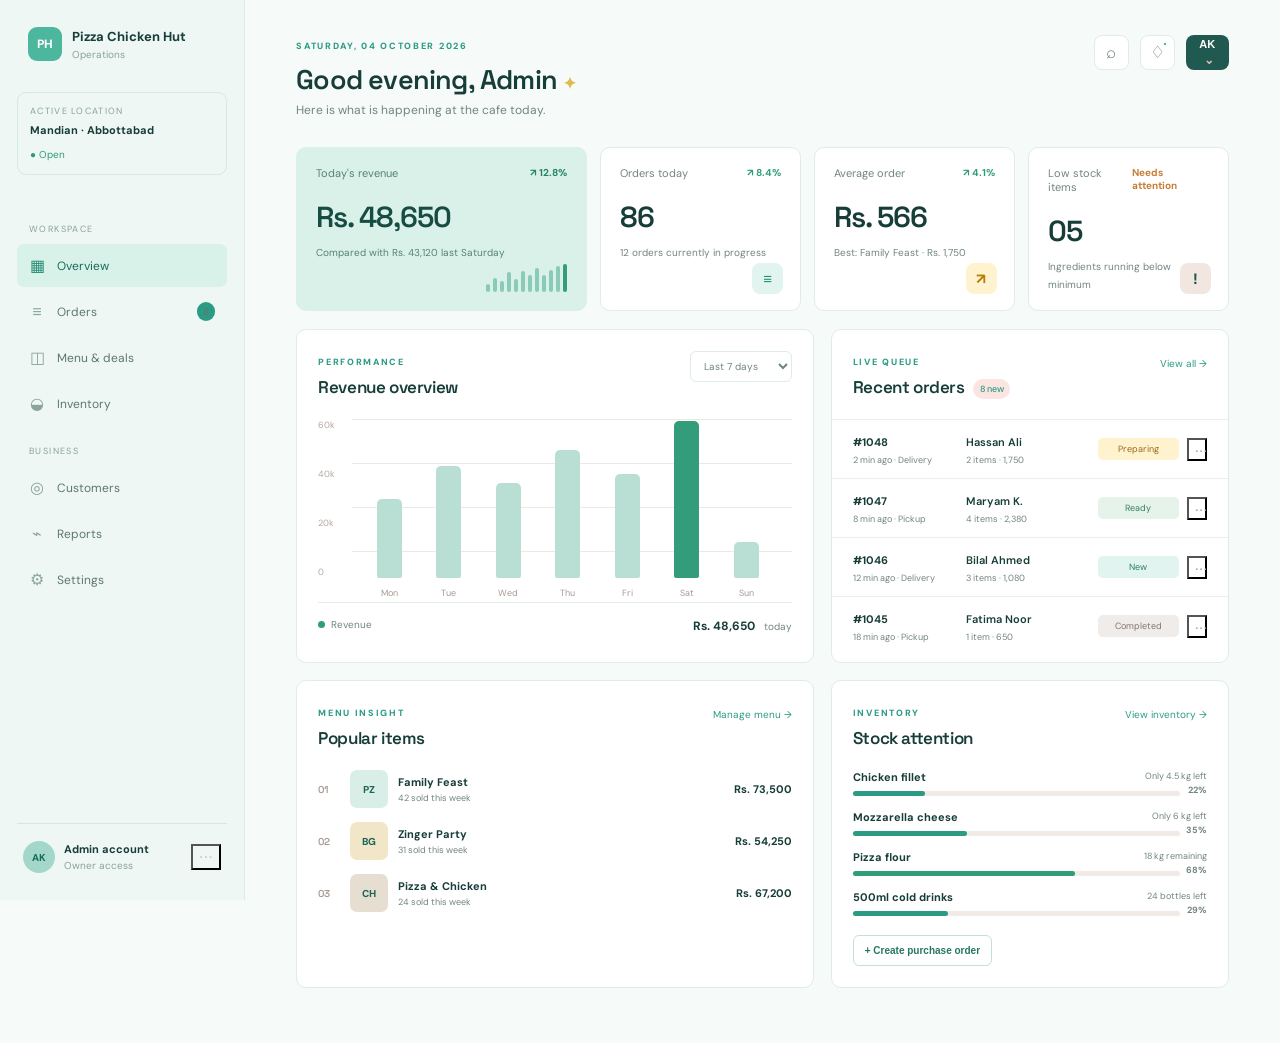
==== index.html @ fc9289f7 "Fix dashboard asset paths Co-authored-by: arena-agent <297053741+arena-agent@users.noreply.github.co" ====
<!doctype html>
<html lang="en"><head><meta charset="UTF-8"><meta name="viewport" content="width=device-width,initial-scale=1"><title>Pizza Chicken Hut — Operations</title><link rel="preconnect" href="https://fonts.googleapis.com"><link rel="preconnect" href="https://fonts.gstatic.com" crossorigin><link href="https://fonts.googleapis.com/css2?family=DM+Sans:wght@400;500;600;700&family=Space+Grotesk:wght@500;600;700&display=swap" rel="stylesheet"><link rel="stylesheet" href="style.css"></head>
<body><div class="app-shell">
<aside class="sidebar"><div class="dash-brand"><span>PH</span><div><b>Pizza Chicken Hut</b><small>Operations</small></div></div><div class="branch"><small>ACTIVE LOCATION</small><strong>Mandian · Abbottabad</strong><i>● Open</i></div><nav><p>WORKSPACE</p><a class="active" href="#overview"><span>▦</span>Overview</a><a href="#orders"><span>≡</span>Orders <em>8</em></a><a href="#menu"><span>◫</span>Menu & deals</a><a href="#inventory"><span>◒</span>Inventory</a><p>BUSINESS</p><a href="#customers"><span>◎</span>Customers</a><a href="#reports"><span>⌁</span>Reports</a><a href="#settings"><span>⚙</span>Settings</a></nav><div class="sidebar-bottom"><div class="user-avatar">AK</div><div><b>Admin account</b><small>Owner access</small></div><button>···</button></div></aside>
<main class="main"><header class="dash-header"><div><button class="mobile-menu">☰</button><span class="date-label">SATURDAY, 04 OCTOBER 2026</span><h1>Good evening, Admin <span>✦</span></h1><p>Here is what is happening at the cafe today.</p></div><div class="header-actions"><button class="icon-btn">⌕</button><button class="icon-btn notification">♢<i></i></button><button class="profile">AK <span>⌄</span></button></div></header>
<section class="metric-grid" id="overview"><article class="metric primary"><div class="metric-top"><span>Today's revenue</span><b>↗ 12.8%</b></div><strong>Rs. 48,650</strong><small>Compared with Rs. 43,120 last Saturday</small><div class="sparkline"><i></i><i></i><i></i><i></i><i></i><i></i><i></i><i></i><i></i><i></i><i></i><i></i></div></article><article class="metric"><div class="metric-top"><span>Orders today</span><b class="green">↗ 8.4%</b></div><strong>86</strong><small>12 orders currently in progress</small><div class="metric-icon red">≡</div></article><article class="metric"><div class="metric-top"><span>Average order</span><b class="green">↗ 4.1%</b></div><strong>Rs. 566</strong><small>Best: Family Feast · Rs. 1,750</small><div class="metric-icon yellow">↗</div></article><article class="metric"><div class="metric-top"><span>Low stock items</span><b class="warning">Needs attention</b></div><strong>05</strong><small>Ingredients running below minimum</small><div class="metric-icon brown">!</div></article></section>
<section class="dashboard-grid"><article class="panel sales-panel"><div class="panel-heading"><div><span class="section-label">PERFORMANCE</span><h2>Revenue overview</h2></div><select><option>Last 7 days</option><option>Last 30 days</option></select></div><div class="chart"><div class="y-axis"><span>60k</span><span>40k</span><span>20k</span><span>0</span></div><div class="chart-area"><div class="gridline"></div><div class="gridline"></div><div class="gridline"></div><div class="gridline"></div><div class="bars"><div><i style="height:44%"></i><small>Mon</small></div><div><i style="height:62%"></i><small>Tue</small></div><div><i style="height:53%"></i><small>Wed</small></div><div><i style="height:71%"></i><small>Thu</small></div><div><i style="height:58%"></i><small>Fri</small></div><div><i class="today" style="height:87%"></i><small>Sat</small></div><div><i style="height:20%"></i><small>Sun</small></div></div></div></div><div class="chart-legend"><span><i class="legend-dot"></i>Revenue</span><b>Rs. 48,650 <small>today</small></b></div></article>
<article class="panel orders-panel" id="orders"><div class="panel-heading"><div><span class="section-label">LIVE QUEUE</span><h2>Recent orders <em>8 new</em></h2></div><a href="#orders">View all →</a></div><div class="order-list"><div class="order-row"><div class="order-id"><b>#1048</b><small>2 min ago · Delivery</small></div><div class="order-customer"><b>Hassan Ali</b><small>2 items · 1,750</small></div><span class="status preparing">Preparing</span><button>···</button></div><div class="order-row"><div class="order-id"><b>#1047</b><small>8 min ago · Pickup</small></div><div class="order-customer"><b>Maryam K.</b><small>4 items · 2,380</small></div><span class="status ready">Ready</span><button>···</button></div><div class="order-row"><div class="order-id"><b>#1046</b><small>12 min ago · Delivery</small></div><div class="order-customer"><b>Bilal Ahmed</b><small>3 items · 1,080</small></div><span class="status new">New</span><button>···</button></div><div class="order-row"><div class="order-id"><b>#1045</b><small>18 min ago · Pickup</small></div><div class="order-customer"><b>Fatima Noor</b><small>1 item · 650</small></div><span class="status completed">Completed</span><button>···</button></div></div></article>
<article class="panel popular-panel" id="menu"><div class="panel-heading"><div><span class="section-label">MENU INSIGHT</span><h2>Popular items</h2></div><a href="#menu">Manage menu →</a></div><div class="popular-list"><div class="popular-item"><span class="rank">01</span><div class="mini-food pizza">PZ</div><div><b>Family Feast</b><small>42 sold this week</small></div><strong>Rs. 73,500</strong></div><div class="popular-item"><span class="rank">02</span><div class="mini-food burger">BG</div><div><b>Zinger Party</b><small>31 sold this week</small></div><strong>Rs. 54,250</strong></div><div class="popular-item"><span class="rank">03</span><div class="mini-food chicken">CH</div><div><b>Pizza & Chicken</b><small>24 sold this week</small></div><strong>Rs. 67,200</strong></div></div></article>
<article class="panel stock-panel" id="inventory"><div class="panel-heading"><div><span class="section-label">INVENTORY</span><h2>Stock attention</h2></div><a href="#inventory">View inventory →</a></div><div class="stock-list"><div><div><b>Chicken fillet</b><small>Only 4.5 kg left</small></div><span><i style="width:22%"></i></span><strong>22%</strong></div><div><div><b>Mozzarella cheese</b><small>Only 6 kg left</small></div><span><i style="width:35%"></i></span><strong>35%</strong></div><div><div><b>Pizza flour</b><small>18 kg remaining</small></div><span><i class="safe" style="width:68%"></i></span><strong>68%</strong></div><div><div><b>500ml cold drinks</b><small>24 bottles left</small></div><span><i style="width:29%"></i></span><strong>29%</strong></div></div><button class="outline-btn">+ Create purchase order</button></article></section>
</main></div><script src="app.js"></script></body></html>
---- style.css ----
:root{--ink:#241916;--brown:#4a251c;--muted:#877870;--cream:#f8f6f2;--paper:#fff;--line:#e9e2db;--red:#c8473e;--yellow:#e9b72e;--green:#3a8b67;--warn:#c77c36}*{box-sizing:border-box}html{scroll-behavior:smooth}body{margin:0;background:var(--cream);color:var(--ink);font-family:'DM Sans',sans-serif;font-size:14px}.app-shell{display:flex;min-height:100vh}.sidebar{width:245px;background:var(--brown);color:#fff;display:flex;flex-direction:column;padding:27px 17px;position:fixed;inset:0 auto 0 0}.dash-brand{display:flex;align-items:center;gap:10px;padding:0 11px 31px}.dash-brand>span{width:34px;height:34px;display:grid;place-items:center;border-radius:9px;background:var(--red);font-size:12px;font-weight:800}.dash-brand b,.dash-brand small{display:block}.dash-brand b{font-size:13px}.dash-brand small{font-size:10px;color:#cdbdb6;margin-top:3px}.branch{border:1px solid #765047;border-radius:9px;padding:12px;margin-bottom:28px}.branch small{font-size:9px;letter-spacing:1.3px;color:#bea69f;display:block}.branch strong{display:block;font-size:11px;margin:6px 0 7px}.branch i{font-style:normal;color:#9ed0b3;font-size:10px}.sidebar nav p{font-size:9px;letter-spacing:1.4px;color:#b59c94;margin:20px 12px 9px}.sidebar nav a{color:#e0d4cf;display:flex;align-items:center;gap:12px;padding:11px 12px;margin:3px 0;border-radius:7px;font-size:12px;text-decoration:none}.sidebar nav a span{width:16px;color:#bba49c;font-size:16px;text-align:center}.sidebar nav a.active,.sidebar nav a:hover{background:#684035;color:#fff}.sidebar nav a.active span{color:#f0bd3b}.sidebar nav em{font-style:normal;margin-left:auto;background:var(--red);font-size:10px;padding:3px 6px;border-radius:10px}.sidebar-bottom{margin-top:auto;border-top:1px solid #6a433b;padding:17px 6px 0;display:flex;align-items:center;gap:9px}.user-avatar,.profile{background:#dd9073;color:#fff;border-radius:50%;display:grid;place-items:center;font-size:10px;font-weight:700}.user-avatar{width:32px;height:32px}.sidebar-bottom b,.sidebar-bottom small{display:block}.sidebar-bottom b{font-size:11px}.sidebar-bottom small{font-size:10px;color:#bea69f;margin-top:3px}.sidebar-bottom button{margin-left:auto;background:none;color:#d9c5bd;font-size:17px}.main{margin-left:245px;width:calc(100% - 245px);max-width:1600px;padding:35px clamp(30px,4vw,65px) 55px}.dash-header{display:flex;justify-content:space-between;align-items:flex-start;margin-bottom:29px}.date-label,.section-label{font-size:9px;letter-spacing:1.7px;font-weight:800;color:var(--red)}h1{font:600 27px 'Space Grotesk',sans-serif;margin:9px 0 5px;letter-spacing:-.8px}h1 span{color:var(--yellow);font-size:16px} .dash-header p{color:var(--muted);font-size:12px;margin:0}.header-actions{display:flex;align-items:center;gap:11px}.icon-btn,.profile{border:1px solid var(--line);background:#fff;color:var(--muted);width:35px;height:35px;border-radius:8px;font-size:17px;position:relative}.notification i{position:absolute;width:6px;height:6px;background:var(--red);border:2px solid var(--cream);border-radius:50%;right:6px;top:5px}.profile{background:var(--brown);color:#fff;border:0;width:43px;border-radius:8px;font-size:11px}.profile span{font-size:12px;margin-left:3px;color:#d6c2ba}.mobile-menu{display:none}.metric-grid{display:grid;grid-template-columns:1.45fr repeat(3,1fr);gap:13px;margin-bottom:18px}.metric{background:var(--paper);border:1px solid var(--line);border-radius:10px;padding:18px 19px;position:relative;min-height:145px}.metric.primary{background:var(--brown);border-color:var(--brown);color:#fff}.metric-top{display:flex;justify-content:space-between;color:var(--muted);font-size:11px}.primary .metric-top{color:#cdb8b0}.metric-top b{color:var(--green);font-size:10px}.primary .metric-top b{color:#a3d3aa}.metric-top b.warning{color:var(--warn)}.metric>strong{display:block;font:600 29px 'Space Grotesk',sans-serif;margin:18px 0 7px;letter-spacing:-1px}.metric small{font-size:10px;color:var(--muted)}.primary small{color:#cdb8b0}.metric-icon{position:absolute;right:17px;bottom:16px;width:31px;height:31px;border-radius:8px;display:grid;place-items:center;font-weight:800;font-size:15px}.metric-icon.red{background:#fae5e2;color:var(--red)}.metric-icon.yellow{background:#fff3cf;color:#b67e06}.metric-icon.brown{background:#f1e6e0;color:var(--brown)}.sparkline{position:absolute;bottom:18px;right:19px;display:flex;align-items:end;gap:3px;height:28px}.sparkline i{width:4px;border-radius:4px;background:#b36d5f;display:block}.sparkline i:nth-child(1){height:30%}.sparkline i:nth-child(2){height:50%}.sparkline i:nth-child(3){height:40%}.sparkline i:nth-child(4){height:70%}.sparkline i:nth-child(5){height:48%}.sparkline i:nth-child(6){height:75%}.sparkline i:nth-child(7){height:62%}.sparkline i:nth-child(8){height:87%}.sparkline i:nth-child(9){height:60%}.sparkline i:nth-child(10){height:78%}.sparkline i:nth-child(11){height:92%}.sparkline i:nth-child(12){height:100%;background:var(--yellow)}.dashboard-grid{display:grid;grid-template-columns:1.3fr 1fr;gap:17px}.panel{background:var(--paper);border:1px solid var(--line);border-radius:10px;padding:21px}.panel-heading{display:flex;justify-content:space-between;align-items:start;margin-bottom:21px}.panel-heading h2{font:600 17px 'Space Grotesk',sans-serif;margin:7px 0 0;letter-spacing:-.4px}.panel-heading h2 em{font:500 9px 'DM Sans';color:var(--red);background:#fae5e2;padding:4px 7px;border-radius:10px;vertical-align:middle;margin-left:5px;font-style:normal}.panel-heading a{font-size:10px;color:var(--red);text-decoration:none;margin-top:6px}.panel-heading select{border:1px solid var(--line);background:#fff;border-radius:6px;padding:7px 9px;font:inherit;font-size:10px;color:var(--muted)}.chart{display:flex;height:180px}.y-axis{width:34px;display:flex;flex-direction:column;justify-content:space-between;color:#b4a8a1;font-size:9px;padding-bottom:21px}.chart-area{flex:1;position:relative}.gridline{height:1px;background:#eee8e3;position:relative;margin-bottom:43px}.gridline:first-child{margin-top:0}.bars{position:absolute;inset:0 5% 0 3%;display:flex;align-items:end;justify-content:space-around;gap:12px}.bars>div{height:100%;flex:1;display:flex;align-items:center;flex-direction:column;justify-content:end}.bars i{display:block;width:min(25px,70%);background:#e7cfc1;border-radius:5px 5px 2px 2px}.bars i.today{background:var(--red)}.bars small{font-size:9px;color:#a89a93;margin-top:9px}.chart-legend{border-top:1px solid var(--line);padding-top:15px;margin-top:3px;display:flex;justify-content:space-between;color:var(--muted);font-size:10px}.legend-dot{display:inline-block;width:7px;height:7px;background:var(--red);border-radius:50%;margin-right:6px}.chart-legend b{color:var(--ink);font-size:12px}.chart-legend b small{font-weight:400;color:var(--muted);margin-left:6px}.orders-panel{padding-bottom:7px}.order-list{margin:0 -21px}.order-row{display:grid;grid-template-columns:1.1fr 1.3fr .85fr 20px;align-items:center;gap:8px;padding:12px 21px;border-top:1px solid #f0ebe7}.order-row b{font-size:11px}.order-row small{display:block;color:var(--muted);font-size:9px;margin-top:4px}.order-customer b{font-weight:600}.order-row>button{background:none;color:#a59993;font-size:15px}.status{font-size:9px;padding:5px 7px;border-radius:5px;text-align:center}.status.preparing{color:#9a691b;background:#fff2ce}.status.ready{color:#397d5d;background:#e5f3eb}.status.new{color:#b84139;background:#fae5e2}.status.completed{color:#81756f;background:#f0ece9}.popular-list{display:flex;flex-direction:column;gap:14px}.popular-item{display:grid;grid-template-columns:22px 38px 1fr auto;gap:10px;align-items:center}.rank{font:600 10px 'Space Grotesk';color:#a69a93}.mini-food{width:38px;height:38px;border-radius:7px;display:grid;place-items:center;font-size:10px;font-weight:800;color:var(--brown)}.mini-food.pizza{background:#f0d6bc}.mini-food.burger{background:#e8c59f}.mini-food.chicken{background:#ecd8c3}.popular-item b,.popular-item small{display:block}.popular-item b{font-size:11px}.popular-item small{color:var(--muted);font-size:9px;margin-top:3px}.popular-item>strong{font-size:11px}.stock-list{display:flex;flex-direction:column;gap:14px}.stock-list>div>div{display:flex;justify-content:space-between;margin-bottom:7px}.stock-list b{font-size:11px}.stock-list small{font-size:9px;color:var(--muted)}.stock-list span{display:block;background:#f1ebe7;height:5px;border-radius:4px;margin-right:27px}.stock-list span i{display:block;height:100%;background:var(--red);border-radius:4px}.stock-list span i.safe{background:var(--green)}.stock-list>div{position:relative}.stock-list strong{position:absolute;right:0;bottom:0;font-size:9px;color:var(--muted)}.outline-btn{margin-top:19px;border:1px solid #d8c9c0;background:#fff;color:var(--brown);border-radius:6px;padding:9px 11px;font-size:10px;font-weight:700}
@media(max-width:1050px){.metric-grid{grid-template-columns:repeat(2,1fr)}.metric.primary{grid-column:span 2}.dashboard-grid{grid-template-columns:1fr}}@media(max-width:700px){.sidebar{transform:translateX(-100%);transition:.2s;z-index:5}.main{margin-left:0;width:100%;padding:24px 16px 35px}.dash-header{align-items:start}.mobile-menu{display:inline-block;background:none;margin-right:8px;font-size:18px}.dash-header h1{display:inline;font-size:22px}.header-actions{gap:5px}.icon-btn{display:none}.metric-grid{grid-template-columns:1fr 1fr;gap:9px}.metric.primary{grid-column:span 2}.metric{padding:14px;min-height:130px}.metric>strong{font-size:24px}.metric-icon{display:none}.panel{padding:17px 14px}.order-list{margin:0 -14px}.order-row{padding:11px 14px;grid-template-columns:1fr .8fr 68px 10px}.order-customer{display:none}.panel-heading h2{font-size:15px}.popular-item>strong{font-size:9px}.date-label{font-size:8px}}
/* Dashboard direction: calm mint operations workspace */
:root{--ink:#173d38;--brown:#20594f;--muted:#718581;--cream:#f5faf8;--paper:#fff;--line:#dfece8;--red:#2b9b83;--yellow:#e1b94d;--green:#319d78;--warn:#c77c36}
body{background:#f6faf9;color:var(--ink)}.sidebar{background:#eef7f4;color:var(--ink);border-right:1px solid #dcebe7}.dash-brand>span{background:#4db79e;color:#fff}.dash-brand small,.branch small,.sidebar nav p{color:#8aa19c}.branch{border-color:#d5e8e3}.branch i{color:#309a77}.sidebar nav a{color:#5e7772}.sidebar nav a span{color:#89a59e}.sidebar nav a.active,.sidebar nav a:hover{background:#d8f1e9;color:#176c5a}.sidebar nav a.active span{color:#258d75}.sidebar-bottom{border-top-color:#d6e7e3}.sidebar-bottom small{color:#8aa19c}.user-avatar{background:#a3d7ca;color:#176c5a}.metric.primary{background:#d9f1e9;border-color:#d9f1e9;color:#174c43}.primary .metric-top,.primary small{color:#568177}.primary .metric-top b{color:#278264}.sparkline i{background:#8acbb7}.sparkline i:nth-child(12){background:#329c7b}.metric-icon.red{background:#e1f4ef;color:#258d75}.status.new{color:#277e68;background:#e1f4ef}.chart-legend .legend-dot{background:#329c7b}.bars i{background:#b9dfd4}.bars i.today{background:#329c7b}.mini-food{color:#1d6558}.mini-food.pizza{background:#d9eee7}.mini-food.burger{background:#f1e7c8}.mini-food.chicken{background:#e7ded2}.outline-btn{border-color:#c4e0d8;color:#257761}
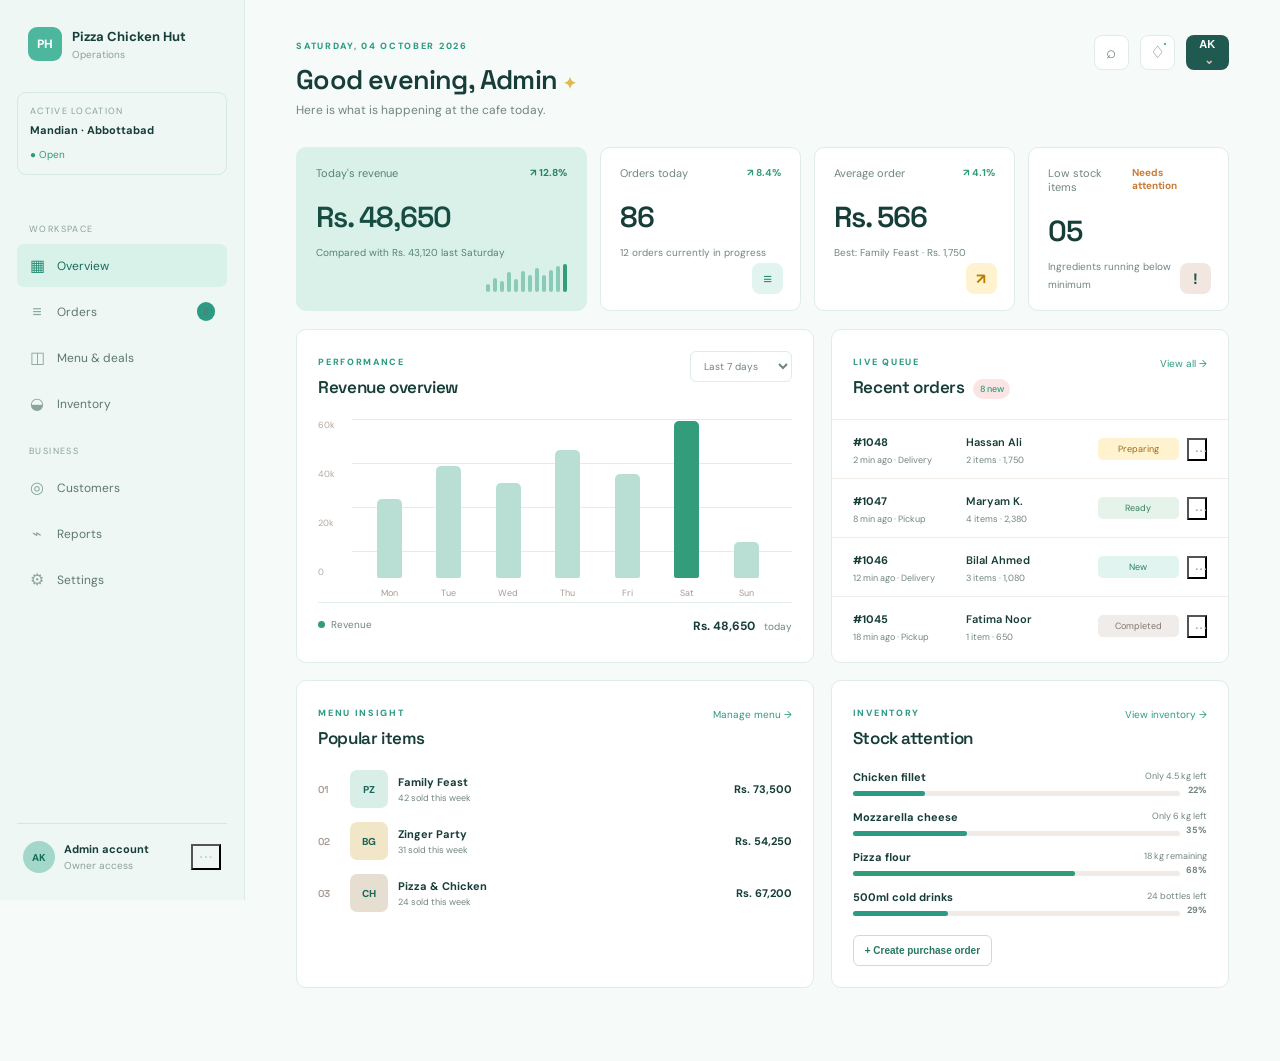
==== commit a391aff5: "Add working operations modules to dashboard Co-authored-by: arena-agent <297053741+arena-agent@users" ====
--- a/index.html
+++ b/index.html
@@ -1,11 +1,19 @@
 <!doctype html>
-<html lang="en"><head><meta charset="UTF-8"><meta name="viewport" content="width=device-width,initial-scale=1"><title>Pizza Chicken Hut — Operations</title><link rel="preconnect" href="https://fonts.googleapis.com"><link rel="preconnect" href="https://fonts.gstatic.com" crossorigin><link href="https://fonts.googleapis.com/css2?family=DM+Sans:wght@400;500;600;700&family=Space+Grotesk:wght@500;600;700&display=swap" rel="stylesheet"><link rel="stylesheet" href="style.css"></head>
+<html lang="en"><head><meta charset="UTF-8"><meta name="viewport" content="width=device-width,initial-scale=1"><title>Pizza Chicken Hut — Operations</title><link rel="preconnect" href="https://fonts.googleapis.com"><link rel="preconnect" href="https://fonts.gstatic.com" crossorigin><link href="https://fonts.googleapis.com/css2?family=DM+Sans:wght@400;500;600;700&family=Space+Grotesk:wght@500;600;700&display=swap" rel="stylesheet"><link rel="stylesheet" href="style.css?v=3"></head>
 <body><div class="app-shell">
-<aside class="sidebar"><div class="dash-brand"><span>PH</span><div><b>Pizza Chicken Hut</b><small>Operations</small></div></div><div class="branch"><small>ACTIVE LOCATION</small><strong>Mandian · Abbottabad</strong><i>● Open</i></div><nav><p>WORKSPACE</p><a class="active" href="#overview"><span>▦</span>Overview</a><a href="#orders"><span>≡</span>Orders <em>8</em></a><a href="#menu"><span>◫</span>Menu & deals</a><a href="#inventory"><span>◒</span>Inventory</a><p>BUSINESS</p><a href="#customers"><span>◎</span>Customers</a><a href="#reports"><span>⌁</span>Reports</a><a href="#settings"><span>⚙</span>Settings</a></nav><div class="sidebar-bottom"><div class="user-avatar">AK</div><div><b>Admin account</b><small>Owner access</small></div><button>···</button></div></aside>
+<aside class="sidebar"><div class="dash-brand"><span>PH</span><div><b>Pizza Chicken Hut</b><small>Operations</small></div></div><div class="branch"><small>ACTIVE LOCATION</small><strong>Mandian · Abbottabad</strong><i>● Open</i></div><nav><p>WORKSPACE</p><a class="active" href="#overview" data-view="overview"><span>▦</span>Overview</a><a href="#orders" data-view="orders"><span>≡</span>Orders <em>8</em></a><a href="#menu" data-view="menu"><span>◫</span>Menu & deals</a><a href="#inventory" data-view="inventory"><span>◒</span>Inventory</a><p>BUSINESS</p><a href="#customers" data-view="customers"><span>◎</span>Customers</a><a href="#reports" data-view="reports"><span>⌁</span>Reports</a><a href="#settings" data-view="settings"><span>⚙</span>Settings</a></nav><div class="sidebar-bottom"><div class="user-avatar">AK</div><div><b>Admin account</b><small>Owner access</small></div><button>···</button></div></aside>
 <main class="main"><header class="dash-header"><div><button class="mobile-menu">☰</button><span class="date-label">SATURDAY, 04 OCTOBER 2026</span><h1>Good evening, Admin <span>✦</span></h1><p>Here is what is happening at the cafe today.</p></div><div class="header-actions"><button class="icon-btn">⌕</button><button class="icon-btn notification">♢<i></i></button><button class="profile">AK <span>⌄</span></button></div></header>
 <section class="metric-grid" id="overview"><article class="metric primary"><div class="metric-top"><span>Today's revenue</span><b>↗ 12.8%</b></div><strong>Rs. 48,650</strong><small>Compared with Rs. 43,120 last Saturday</small><div class="sparkline"><i></i><i></i><i></i><i></i><i></i><i></i><i></i><i></i><i></i><i></i><i></i><i></i></div></article><article class="metric"><div class="metric-top"><span>Orders today</span><b class="green">↗ 8.4%</b></div><strong>86</strong><small>12 orders currently in progress</small><div class="metric-icon red">≡</div></article><article class="metric"><div class="metric-top"><span>Average order</span><b class="green">↗ 4.1%</b></div><strong>Rs. 566</strong><small>Best: Family Feast · Rs. 1,750</small><div class="metric-icon yellow">↗</div></article><article class="metric"><div class="metric-top"><span>Low stock items</span><b class="warning">Needs attention</b></div><strong>05</strong><small>Ingredients running below minimum</small><div class="metric-icon brown">!</div></article></section>
 <section class="dashboard-grid"><article class="panel sales-panel"><div class="panel-heading"><div><span class="section-label">PERFORMANCE</span><h2>Revenue overview</h2></div><select><option>Last 7 days</option><option>Last 30 days</option></select></div><div class="chart"><div class="y-axis"><span>60k</span><span>40k</span><span>20k</span><span>0</span></div><div class="chart-area"><div class="gridline"></div><div class="gridline"></div><div class="gridline"></div><div class="gridline"></div><div class="bars"><div><i style="height:44%"></i><small>Mon</small></div><div><i style="height:62%"></i><small>Tue</small></div><div><i style="height:53%"></i><small>Wed</small></div><div><i style="height:71%"></i><small>Thu</small></div><div><i style="height:58%"></i><small>Fri</small></div><div><i class="today" style="height:87%"></i><small>Sat</small></div><div><i style="height:20%"></i><small>Sun</small></div></div></div></div><div class="chart-legend"><span><i class="legend-dot"></i>Revenue</span><b>Rs. 48,650 <small>today</small></b></div></article>
 <article class="panel orders-panel" id="orders"><div class="panel-heading"><div><span class="section-label">LIVE QUEUE</span><h2>Recent orders <em>8 new</em></h2></div><a href="#orders">View all →</a></div><div class="order-list"><div class="order-row"><div class="order-id"><b>#1048</b><small>2 min ago · Delivery</small></div><div class="order-customer"><b>Hassan Ali</b><small>2 items · 1,750</small></div><span class="status preparing">Preparing</span><button>···</button></div><div class="order-row"><div class="order-id"><b>#1047</b><small>8 min ago · Pickup</small></div><div class="order-customer"><b>Maryam K.</b><small>4 items · 2,380</small></div><span class="status ready">Ready</span><button>···</button></div><div class="order-row"><div class="order-id"><b>#1046</b><small>12 min ago · Delivery</small></div><div class="order-customer"><b>Bilal Ahmed</b><small>3 items · 1,080</small></div><span class="status new">New</span><button>···</button></div><div class="order-row"><div class="order-id"><b>#1045</b><small>18 min ago · Pickup</small></div><div class="order-customer"><b>Fatima Noor</b><small>1 item · 650</small></div><span class="status completed">Completed</span><button>···</button></div></div></article>
 <article class="panel popular-panel" id="menu"><div class="panel-heading"><div><span class="section-label">MENU INSIGHT</span><h2>Popular items</h2></div><a href="#menu">Manage menu →</a></div><div class="popular-list"><div class="popular-item"><span class="rank">01</span><div class="mini-food pizza">PZ</div><div><b>Family Feast</b><small>42 sold this week</small></div><strong>Rs. 73,500</strong></div><div class="popular-item"><span class="rank">02</span><div class="mini-food burger">BG</div><div><b>Zinger Party</b><small>31 sold this week</small></div><strong>Rs. 54,250</strong></div><div class="popular-item"><span class="rank">03</span><div class="mini-food chicken">CH</div><div><b>Pizza & Chicken</b><small>24 sold this week</small></div><strong>Rs. 67,200</strong></div></div></article>
 <article class="panel stock-panel" id="inventory"><div class="panel-heading"><div><span class="section-label">INVENTORY</span><h2>Stock attention</h2></div><a href="#inventory">View inventory →</a></div><div class="stock-list"><div><div><b>Chicken fillet</b><small>Only 4.5 kg left</small></div><span><i style="width:22%"></i></span><strong>22%</strong></div><div><div><b>Mozzarella cheese</b><small>Only 6 kg left</small></div><span><i style="width:35%"></i></span><strong>35%</strong></div><div><div><b>Pizza flour</b><small>18 kg remaining</small></div><span><i class="safe" style="width:68%"></i></span><strong>68%</strong></div><div><div><b>500ml cold drinks</b><small>24 bottles left</small></div><span><i style="width:29%"></i></span><strong>29%</strong></div></div><button class="outline-btn">+ Create purchase order</button></article></section>
-</main></div><script src="app.js"></script></body></html>+<section class="module-views">
+ <div class="module-view" data-view="orders"><div class="module-head"><div><span class="section-label">ORDER MANAGEMENT</span><h2>All orders</h2></div><button class="primary-btn" data-toast="New order workspace opened">+ New order</button></div><div class="toolbar"><input class="table-search" placeholder="Search order or customer"><select><option>All statuses</option><option>New</option><option>Preparing</option><option>Ready</option><option>Completed</option></select><select><option>Today</option><option>This week</option></select></div><div class="data-table"><div class="table-row table-head"><b>Order</b><b>Customer</b><b>Channel</b><b>Total</b><b>Status</b><b>Action</b></div><div class="table-row"><b>#1048</b><span>Hassan Ali</span><span>Delivery</span><span>Rs. 1,750</span><span class="status preparing">Preparing</span><button class="row-action" data-toast="Order #1048 marked ready">Mark ready</button></div><div class="table-row"><b>#1047</b><span>Maryam K.</span><span>Pickup</span><span>Rs. 2,380</span><span class="status ready">Ready</span><button class="row-action" data-toast="Order #1047 completed">Complete</button></div><div class="table-row"><b>#1046</b><span>Bilal Ahmed</span><span>Delivery</span><span>Rs. 1,080</span><span class="status new">New</span><button class="row-action" data-toast="Order #1046 accepted">Accept</button></div><div class="table-row"><b>#1045</b><span>Fatima Noor</span><span>Pickup</span><span>Rs. 650</span><span class="status completed">Completed</span><button class="row-action" data-toast="Order receipt opened">Receipt</button></div></div></div>
+ <div class="module-view" data-view="menu"><div class="module-head"><div><span class="section-label">CATALOGUE</span><h2>Menu & deals</h2></div><button class="primary-btn" data-toast="Product editor opened">+ Add item</button></div><div class="product-grid"><div class="product-card"><div class="product-mark pizza">PZ</div><div><b>Family Feast</b><small>Deal · Rs. 1,750</small></div><button data-toast="Family Feast editor opened">•••</button></div><div class="product-card"><div class="product-mark burger">BG</div><div><b>Zinger Party</b><small>Deal · Rs. 1,750</small></div><button data-toast="Zinger Party editor opened">•••</button></div><div class="product-card"><div class="product-mark chicken">CH</div><div><b>Chicken Shawarma</b><small>Chicken · Rs. 300</small></div><button data-toast="Chicken Shawarma editor opened">•••</button></div><div class="product-card"><div class="product-mark drink">DR</div><div><b>Cold Drink 500ml</b><small>Drinks · Rs. 120</small></div><button data-toast="Drink editor opened">•••</button></div></div></div>
+ <div class="module-view" data-view="inventory"><div class="module-head"><div><span class="section-label">STOCK CONTROL</span><h2>Inventory</h2></div><button class="primary-btn" data-toast="Purchase order created">+ Purchase order</button></div><div class="inventory-table"><div class="table-row table-head"><b>Ingredient</b><b>Current stock</b><b>Minimum</b><b>Unit cost</b><b>Health</b></div><div class="table-row"><b>Chicken fillet</b><span>4.5 kg</span><span>10 kg</span><span>Rs. 780/kg</span><span class="stock-low">Low stock</span></div><div class="table-row"><b>Mozzarella cheese</b><span>6 kg</span><span>12 kg</span><span>Rs. 1,650/kg</span><span class="stock-low">Low stock</span></div><div class="table-row"><b>Pizza flour</b><span>18 kg</span><span>10 kg</span><span>Rs. 220/kg</span><span class="stock-good">Healthy</span></div></div></div>
+ <div class="module-view" data-view="customers"><div class="module-head"><div><span class="section-label">RELATIONSHIPS</span><h2>Customers</h2></div><button class="primary-btn" data-toast="Customer form opened">+ Add customer</button></div><div class="customer-cards"><div><b>1,284</b><small>Total customers</small></div><div><b>326</b><small>Repeat customers</small></div><div><b>Rs. 4.2k</b><small>Average lifetime value</small></div></div><div class="data-table"><div class="table-row table-head"><b>Customer</b><b>Phone</b><b>Orders</b><b>Last order</b><b>Segment</b></div><div class="table-row"><b>Hassan Ali</b><span>03xx-8047809</span><span>18</span><span>Today</span><span class="customer-tag">Regular</span></div><div class="table-row"><b>Maryam Khan</b><span>03xx-413127</span><span>12</span><span>Today</span><span class="customer-tag">VIP</span></div></div></div>
+ <div class="module-view" data-view="reports"><div class="module-head"><div><span class="section-label">BUSINESS INTELLIGENCE</span><h2>Reports</h2></div><button class="outline-btn" data-toast="Report exported successfully">Export report</button></div><div class="report-cards"><div><small>Gross sales</small><b>Rs. 312,480</b><span>+12.8% this month</span></div><div><small>Orders completed</small><b>542</b><span>+8.4% this month</span></div><div><small>Food cost</small><b>31.4%</b><span>Within target range</span></div><div><small>Customer rating</small><b>4.8 / 5</b><span>From 286 reviews</span></div></div></div>
+ <div class="module-view" data-view="settings"><div class="module-head"><div><span class="section-label">CONTROL CENTRE</span><h2>Settings</h2></div><button class="primary-btn" data-toast="Settings saved">Save changes</button></div><div class="settings-form"><label>Business name<input value="Pizza Chicken Hut Cafe"></label><label>Branch location<input value="Mandian, Jinnah Road, Abbottabad"></label><label>Opening hours<input value="12:00 PM — 11:30 PM"></label><label>Minimum delivery order<input value="Rs. 1,000"></label></div></div>
+</section>
+</main></div><div class="toast" id="toast"></div><script src="app.js?v=3"></script></body></html>
--- a/style.css
+++ b/style.css
@@ -3,3 +3,7 @@
 /* Dashboard direction: calm mint operations workspace */
 :root{--ink:#173d38;--brown:#20594f;--muted:#718581;--cream:#f5faf8;--paper:#fff;--line:#dfece8;--red:#2b9b83;--yellow:#e1b94d;--green:#319d78;--warn:#c77c36}
 body{background:#f6faf9;color:var(--ink)}.sidebar{background:#eef7f4;color:var(--ink);border-right:1px solid #dcebe7}.dash-brand>span{background:#4db79e;color:#fff}.dash-brand small,.branch small,.sidebar nav p{color:#8aa19c}.branch{border-color:#d5e8e3}.branch i{color:#309a77}.sidebar nav a{color:#5e7772}.sidebar nav a span{color:#89a59e}.sidebar nav a.active,.sidebar nav a:hover{background:#d8f1e9;color:#176c5a}.sidebar nav a.active span{color:#258d75}.sidebar-bottom{border-top-color:#d6e7e3}.sidebar-bottom small{color:#8aa19c}.user-avatar{background:#a3d7ca;color:#176c5a}.metric.primary{background:#d9f1e9;border-color:#d9f1e9;color:#174c43}.primary .metric-top,.primary small{color:#568177}.primary .metric-top b{color:#278264}.sparkline i{background:#8acbb7}.sparkline i:nth-child(12){background:#329c7b}.metric-icon.red{background:#e1f4ef;color:#258d75}.status.new{color:#277e68;background:#e1f4ef}.chart-legend .legend-dot{background:#329c7b}.bars i{background:#b9dfd4}.bars i.today{background:#329c7b}.mini-food{color:#1d6558}.mini-food.pizza{background:#d9eee7}.mini-food.burger{background:#f1e7c8}.mini-food.chicken{background:#e7ded2}.outline-btn{border-color:#c4e0d8;color:#257761}
+/* Operational modules */
+.module-views{margin-top:18px}.module-view{display:none;background:var(--paper);border:1px solid var(--line);border-radius:10px;padding:24px}.module-view.active{display:block}.module-head{display:flex;justify-content:space-between;align-items:start;margin-bottom:22px}.module-head h2{font:600 22px 'Space Grotesk';margin:7px 0 0}.primary-btn{background:#329c7b;border:0;color:#fff;border-radius:6px;padding:10px 14px;font-size:11px;font-weight:700}.toolbar{display:flex;gap:10px;border-bottom:1px solid var(--line);padding-bottom:15px;margin-bottom:0}.toolbar input,.toolbar select,.settings-form input{border:1px solid var(--line);background:#fff;border-radius:6px;padding:10px;font:inherit;font-size:11px;color:var(--ink)}.table-search{min-width:240px}.data-table,.inventory-table{width:100%}.table-row{display:grid;grid-template-columns:1fr 1.3fr 1fr 1fr 1fr .8fr;gap:15px;align-items:center;border-bottom:1px solid #edf2f0;padding:15px 8px;font-size:11px;color:#627773}.table-row b{color:var(--ink)}.table-head{font-size:9px;text-transform:uppercase;letter-spacing:.8px;color:#8ca09b;padding:12px 8px}.row-action{background:#e1f4ef;color:#258d75;border:0;border-radius:4px;padding:6px;font-size:10px}.product-grid{display:grid;grid-template-columns:repeat(2,1fr);gap:12px}.product-card{border:1px solid var(--line);border-radius:8px;padding:14px;display:flex;align-items:center;gap:12px}.product-card>div:nth-child(2){flex:1}.product-card b,.product-card small{display:block}.product-card small{color:var(--muted);font-size:10px;margin-top:4px}.product-card>button{background:none;color:var(--muted)}.product-mark{width:42px;height:42px;display:grid;place-items:center;border-radius:8px;font-size:11px;font-weight:800;color:#21685a}.product-mark.pizza{background:#d9eee7}.product-mark.burger{background:#f1e7c8}.product-mark.chicken{background:#e7ded2}.product-mark.drink{background:#dce9ef}.stock-low,.customer-tag{color:#b97027;background:#fff1d8;border-radius:4px;padding:5px 7px;width:max-content;font-size:9px}.stock-good{color:#2c886a;background:#e1f4ef;border-radius:4px;padding:5px 7px;width:max-content;font-size:9px}.customer-cards,.report-cards{display:grid;grid-template-columns:repeat(3,1fr);gap:12px;margin-bottom:24px}.customer-cards>div,.report-cards>div{background:#f3faf8;border:1px solid #e0efeb;padding:17px;border-radius:8px}.customer-cards b,.customer-cards small,.report-cards b,.report-cards small,.report-cards span{display:block}.customer-cards b,.report-cards b{font:600 22px 'Space Grotesk';color:var(--ink)}.customer-cards small,.report-cards small,.report-cards span{font-size:10px;color:var(--muted);margin-top:5px}.report-cards{grid-template-columns:repeat(4,1fr)}.report-cards span{color:#2d9676}.settings-form{display:grid;grid-template-columns:1fr 1fr;gap:20px;max-width:700px}.settings-form label{font-size:11px;font-weight:700;color:var(--muted)}.settings-form input{display:block;width:100%;margin-top:7px}.toast{position:fixed;right:25px;bottom:25px;background:#20594f;color:#fff;padding:13px 17px;border-radius:7px;font-size:11px;opacity:0;transform:translateY(10px);transition:.2s;z-index:10}.toast.show{opacity:1;transform:none}
+@media(max-width:700px){.module-view{padding:17px 13px}.toolbar{flex-wrap:wrap}.table-search{min-width:0;flex:1}.table-row{grid-template-columns:1fr 1fr 1fr;font-size:10px}.table-head{display:none}.table-row span:nth-child(3),.table-row span:nth-child(4){display:none}.table-row b:nth-child(1){font-size:11px}.product-grid,.customer-cards,.report-cards,.settings-form{grid-template-columns:1fr}.module-head h2{font-size:18px}}
+.main.module-active #overview,.main.module-active>.dashboard-grid{display:none}.sidebar.mobile-open{transform:translateX(0)}
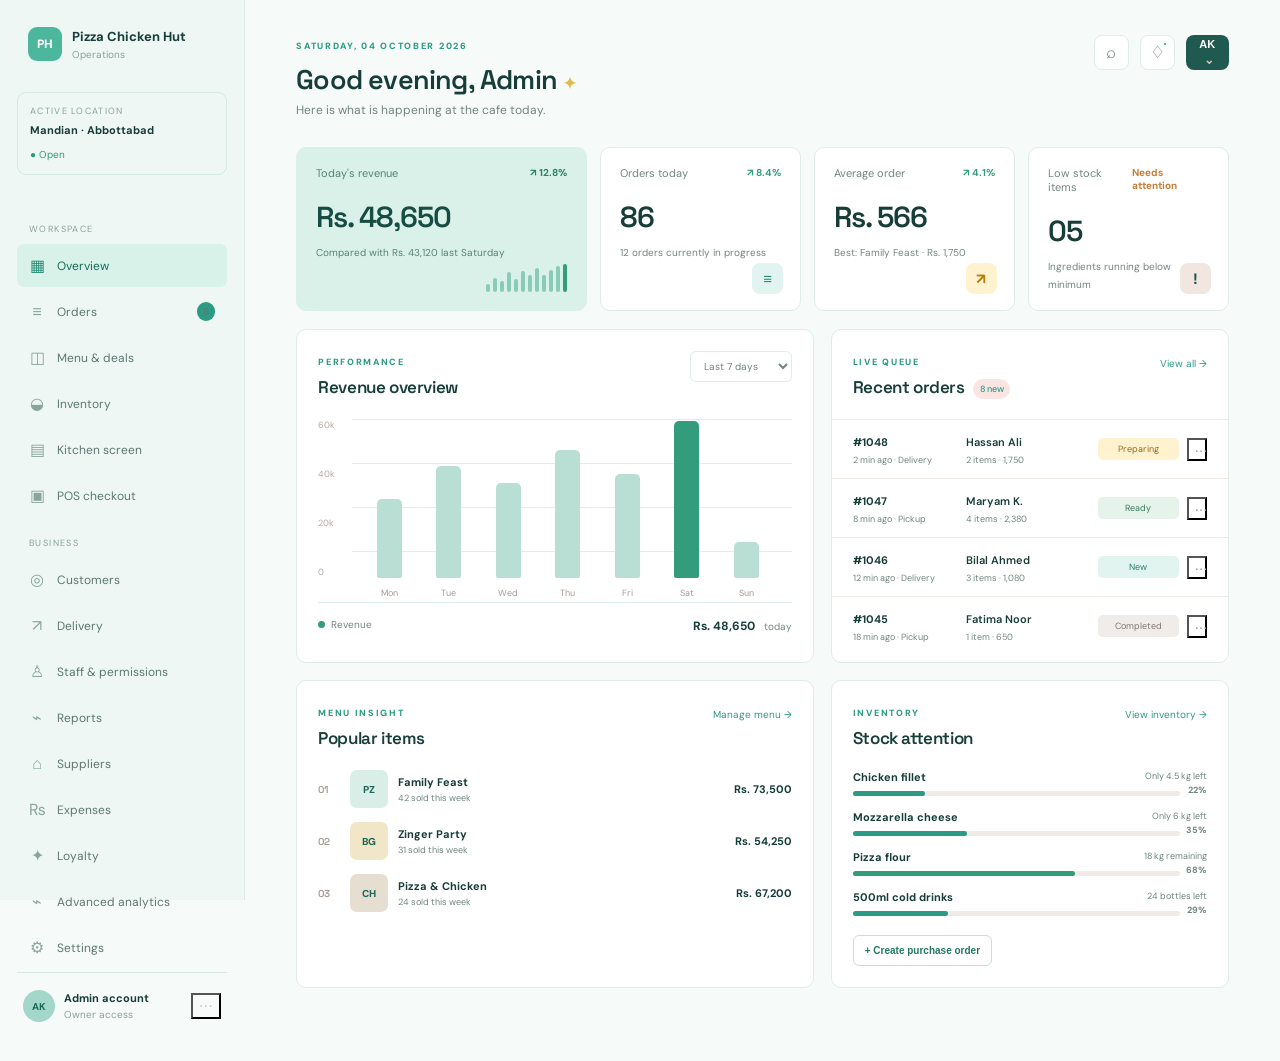
==== commit f8c28621: "Add core operations and phase two modules Co-authored-by: arena-agent <297053741+arena-agent@users.n" ====
--- a/index.html
+++ b/index.html
@@ -1,7 +1,7 @@
 <!doctype html>
 <html lang="en"><head><meta charset="UTF-8"><meta name="viewport" content="width=device-width,initial-scale=1"><title>Pizza Chicken Hut — Operations</title><link rel="preconnect" href="https://fonts.googleapis.com"><link rel="preconnect" href="https://fonts.gstatic.com" crossorigin><link href="https://fonts.googleapis.com/css2?family=DM+Sans:wght@400;500;600;700&family=Space+Grotesk:wght@500;600;700&display=swap" rel="stylesheet"><link rel="stylesheet" href="style.css?v=3"></head>
 <body><div class="app-shell">
-<aside class="sidebar"><div class="dash-brand"><span>PH</span><div><b>Pizza Chicken Hut</b><small>Operations</small></div></div><div class="branch"><small>ACTIVE LOCATION</small><strong>Mandian · Abbottabad</strong><i>● Open</i></div><nav><p>WORKSPACE</p><a class="active" href="#overview" data-view="overview"><span>▦</span>Overview</a><a href="#orders" data-view="orders"><span>≡</span>Orders <em>8</em></a><a href="#menu" data-view="menu"><span>◫</span>Menu & deals</a><a href="#inventory" data-view="inventory"><span>◒</span>Inventory</a><p>BUSINESS</p><a href="#customers" data-view="customers"><span>◎</span>Customers</a><a href="#reports" data-view="reports"><span>⌁</span>Reports</a><a href="#settings" data-view="settings"><span>⚙</span>Settings</a></nav><div class="sidebar-bottom"><div class="user-avatar">AK</div><div><b>Admin account</b><small>Owner access</small></div><button>···</button></div></aside>
+<aside class="sidebar"><div class="dash-brand"><span>PH</span><div><b>Pizza Chicken Hut</b><small>Operations</small></div></div><div class="branch"><small>ACTIVE LOCATION</small><strong>Mandian · Abbottabad</strong><i>● Open</i></div><nav><p>WORKSPACE</p><a class="active" href="#overview" data-view="overview"><span>▦</span>Overview</a><a href="#orders" data-view="orders"><span>≡</span>Orders <em>8</em></a><a href="#menu" data-view="menu"><span>◫</span>Menu & deals</a><a href="#inventory" data-view="inventory"><span>◒</span>Inventory</a><a href="#kitchen" data-view="kitchen"><span>▤</span>Kitchen screen</a><a href="#pos" data-view="pos"><span>▣</span>POS checkout</a><p>BUSINESS</p><a href="#customers" data-view="customers"><span>◎</span>Customers</a><a href="#delivery" data-view="delivery"><span>↗</span>Delivery</a><a href="#staff" data-view="staff"><span>♙</span>Staff & permissions</a><a href="#reports" data-view="reports"><span>⌁</span>Reports</a><a href="#suppliers" data-view="suppliers"><span>⌂</span>Suppliers</a><a href="#expenses" data-view="expenses"><span>₨</span>Expenses</a><a href="#loyalty" data-view="loyalty"><span>✦</span>Loyalty</a><a href="#analytics" data-view="analytics"><span>⌁</span>Advanced analytics</a><a href="#settings" data-view="settings"><span>⚙</span>Settings</a></nav><div class="sidebar-bottom"><div class="user-avatar">AK</div><div><b>Admin account</b><small>Owner access</small></div><button>···</button></div></aside>
 <main class="main"><header class="dash-header"><div><button class="mobile-menu">☰</button><span class="date-label">SATURDAY, 04 OCTOBER 2026</span><h1>Good evening, Admin <span>✦</span></h1><p>Here is what is happening at the cafe today.</p></div><div class="header-actions"><button class="icon-btn">⌕</button><button class="icon-btn notification">♢<i></i></button><button class="profile">AK <span>⌄</span></button></div></header>
 <section class="metric-grid" id="overview"><article class="metric primary"><div class="metric-top"><span>Today's revenue</span><b>↗ 12.8%</b></div><strong>Rs. 48,650</strong><small>Compared with Rs. 43,120 last Saturday</small><div class="sparkline"><i></i><i></i><i></i><i></i><i></i><i></i><i></i><i></i><i></i><i></i><i></i><i></i></div></article><article class="metric"><div class="metric-top"><span>Orders today</span><b class="green">↗ 8.4%</b></div><strong>86</strong><small>12 orders currently in progress</small><div class="metric-icon red">≡</div></article><article class="metric"><div class="metric-top"><span>Average order</span><b class="green">↗ 4.1%</b></div><strong>Rs. 566</strong><small>Best: Family Feast · Rs. 1,750</small><div class="metric-icon yellow">↗</div></article><article class="metric"><div class="metric-top"><span>Low stock items</span><b class="warning">Needs attention</b></div><strong>05</strong><small>Ingredients running below minimum</small><div class="metric-icon brown">!</div></article></section>
 <section class="dashboard-grid"><article class="panel sales-panel"><div class="panel-heading"><div><span class="section-label">PERFORMANCE</span><h2>Revenue overview</h2></div><select><option>Last 7 days</option><option>Last 30 days</option></select></div><div class="chart"><div class="y-axis"><span>60k</span><span>40k</span><span>20k</span><span>0</span></div><div class="chart-area"><div class="gridline"></div><div class="gridline"></div><div class="gridline"></div><div class="gridline"></div><div class="bars"><div><i style="height:44%"></i><small>Mon</small></div><div><i style="height:62%"></i><small>Tue</small></div><div><i style="height:53%"></i><small>Wed</small></div><div><i style="height:71%"></i><small>Thu</small></div><div><i style="height:58%"></i><small>Fri</small></div><div><i class="today" style="height:87%"></i><small>Sat</small></div><div><i style="height:20%"></i><small>Sun</small></div></div></div></div><div class="chart-legend"><span><i class="legend-dot"></i>Revenue</span><b>Rs. 48,650 <small>today</small></b></div></article>
@@ -15,5 +15,13 @@
  <div class="module-view" data-view="customers"><div class="module-head"><div><span class="section-label">RELATIONSHIPS</span><h2>Customers</h2></div><button class="primary-btn" data-toast="Customer form opened">+ Add customer</button></div><div class="customer-cards"><div><b>1,284</b><small>Total customers</small></div><div><b>326</b><small>Repeat customers</small></div><div><b>Rs. 4.2k</b><small>Average lifetime value</small></div></div><div class="data-table"><div class="table-row table-head"><b>Customer</b><b>Phone</b><b>Orders</b><b>Last order</b><b>Segment</b></div><div class="table-row"><b>Hassan Ali</b><span>03xx-8047809</span><span>18</span><span>Today</span><span class="customer-tag">Regular</span></div><div class="table-row"><b>Maryam Khan</b><span>03xx-413127</span><span>12</span><span>Today</span><span class="customer-tag">VIP</span></div></div></div>
  <div class="module-view" data-view="reports"><div class="module-head"><div><span class="section-label">BUSINESS INTELLIGENCE</span><h2>Reports</h2></div><button class="outline-btn" data-toast="Report exported successfully">Export report</button></div><div class="report-cards"><div><small>Gross sales</small><b>Rs. 312,480</b><span>+12.8% this month</span></div><div><small>Orders completed</small><b>542</b><span>+8.4% this month</span></div><div><small>Food cost</small><b>31.4%</b><span>Within target range</span></div><div><small>Customer rating</small><b>4.8 / 5</b><span>From 286 reviews</span></div></div></div>
  <div class="module-view" data-view="settings"><div class="module-head"><div><span class="section-label">CONTROL CENTRE</span><h2>Settings</h2></div><button class="primary-btn" data-toast="Settings saved">Save changes</button></div><div class="settings-form"><label>Business name<input value="Pizza Chicken Hut Cafe"></label><label>Branch location<input value="Mandian, Jinnah Road, Abbottabad"></label><label>Opening hours<input value="12:00 PM — 11:30 PM"></label><label>Minimum delivery order<input value="Rs. 1,000"></label></div></div>
+ <div class="module-view" data-view="kitchen"><div class="module-head"><div><span class="section-label">KITCHEN DISPLAY</span><h2>Kitchen workflow</h2></div><span class="live-pill">● Live · 4 active</span></div><div class="kitchen-columns"><div><h3>New <em>2</em></h3><div class="ticket"><b>#1046 · Bilal Ahmed</b><small>12:32 PM · Delivery</small><strong>2× Zinger Burger<br>1× Medium Pizza</strong><button class="primary-btn" data-toast="Order accepted and moved to preparing">Accept order</button></div></div><div><h3>Preparing <em>2</em></h3><div class="ticket warm"><b>#1048 · Hassan Ali</b><small>12:28 PM · Delivery</small><strong>3× Small Pizza<br>1× 1L Drink</strong><button class="primary-btn" data-toast="Order marked ready">Mark ready</button></div></div><div><h3>Ready <em>1</em></h3><div class="ticket done"><b>#1047 · Maryam K.</b><small>Pickup · Counter 02</small><strong>Family Feast Deal</strong><button class="outline-btn" data-toast="Order handed to customer">Complete order</button></div></div></div></div>
+ <div class="module-view" data-view="pos"><div class="module-head"><div><span class="section-label">POINT OF SALE</span><h2>Counter checkout</h2></div><span class="live-pill">Register 01 · Open</span></div><div class="pos-layout"><div class="pos-products"><div class="pos-tabs"><button class="active">Popular</button><button>Pizza</button><button>Chicken</button><button>Deals</button></div><div class="pos-grid"><button data-toast="Family Feast added"><b>PZ</b><span>Family Feast</span><small>Rs. 1,750</small></button><button data-toast="Zinger Party added"><b>BG</b><span>Zinger Party</span><small>Rs. 1,750</small></button><button data-toast="Medium Pizza added"><b>PZ</b><span>Medium Pizza</span><small>Rs. 1,080</small></button><button data-toast="Zinger Burger added"><b>BG</b><span>Zinger Burger</span><small>Rs. 450</small></button></div></div><div class="pos-cart"><span class="section-label">CURRENT SALE</span><h3>Walk-in customer</h3><div class="sale-line"><span>1 × Family Feast</span><b>Rs. 1,750</b></div><div class="sale-line"><span>1 × Cold Drink</span><b>Rs. 120</b></div><div class="sale-total"><span>Total</span><b>Rs. 1,870</b></div><button class="primary-btn" data-toast="Payment screen opened">Take payment · Rs. 1,870</button></div></div></div>
+ <div class="module-view" data-view="delivery"><div class="module-head"><div><span class="section-label">LAST-MILE OPERATIONS</span><h2>Delivery management</h2></div><button class="primary-btn" data-toast="Delivery assignment opened">Assign rider</button></div><div class="delivery-summary"><div><b>06</b><small>Out for delivery</small></div><div><b>03</b><small>Awaiting rider</small></div><div><b>28 min</b><small>Average delivery</small></div></div><div class="data-table"><div class="table-row table-head"><b>Order</b><b>Address</b><b>Rider</b><b>ETA</b><b>Status</b></div><div class="table-row"><b>#1048</b><span>Jinnah Road</span><span>Usman R.</span><span>18 min</span><span class="status preparing">On route</span></div><div class="table-row"><b>#1046</b><span>Supply Bazaar</span><span>Unassigned</span><span>—</span><span class="status new">Assign rider</span></div></div></div>
+ <div class="module-view" data-view="staff"><div class="module-head"><div><span class="section-label">ACCESS CONTROL</span><h2>Staff & permissions</h2></div><button class="primary-btn" data-toast="Staff invitation created">+ Invite staff</button></div><div class="data-table"><div class="table-row table-head"><b>Team member</b><b>Role</b><b>Last active</b><b>Access</b><b>Status</b></div><div class="table-row"><b>Ahmed Khan</b><span>Owner</span><span>Just now</span><span>Everything</span><span class="stock-good">Active</span></div><div class="table-row"><b>Saad Iqbal</b><span>Manager</span><span>5 min ago</span><span>Orders, inventory</span><span class="stock-good">Active</span></div><div class="table-row"><b>Hina Noor</b><span>Cashier</span><span>12 min ago</span><span>POS only</span><span class="stock-good">Active</span></div></div></div>
+ <div class="module-view" data-view="suppliers"><div class="module-head"><div><span class="section-label">PROCUREMENT</span><h2>Suppliers</h2></div><button class="primary-btn" data-toast="Supplier form opened">+ Add supplier</button></div><div class="supplier-grid"><div><b>Abbottabad Fresh Foods</b><small>Chicken · Active order Rs. 18,400</small><span>Next delivery: Tomorrow</span></div><div><b>Cheese & Flour Traders</b><small>Flour, cheese · Active order Rs. 12,650</small><span>Next delivery: Monday</span></div></div></div>
+ <div class="module-view" data-view="expenses"><div class="module-head"><div><span class="section-label">FINANCE CONTROL</span><h2>Expenses</h2></div><button class="primary-btn" data-toast="Expense form opened">+ Record expense</button></div><div class="report-cards"><div><small>This month</small><b>Rs. 86,240</b><span>All expenses</span></div><div><small>Food supplies</small><b>Rs. 61,500</b><span>71% of total</span></div><div><small>Utilities</small><b>Rs. 12,600</b><span>Electricity & gas</span></div><div><small>Other</small><b>Rs. 12,140</b><span>Transport & repairs</span></div></div></div>
+ <div class="module-view" data-view="loyalty"><div class="module-head"><div><span class="section-label">CUSTOMER RETENTION</span><h2>Loyalty programme</h2></div><button class="primary-btn" data-toast="Loyalty reward created">+ Create reward</button></div><div class="customer-cards"><div><b>326</b><small>Active members</small></div><div><b>4,820</b><small>Points redeemed</small></div><div><b>18%</b><small>Repeat-order uplift</small></div></div><div class="loyalty-box"><b>Current reward rule</b><span>Earn 1 point for every Rs. 100 spent · 100 points = Rs. 100 off</span><button class="outline-btn" data-toast="Reward rule editor opened">Edit rule</button></div></div>
+ <div class="module-view" data-view="analytics"><div class="module-head"><div><span class="section-label">DECISION SUPPORT</span><h2>Advanced analytics</h2></div><select><option>October 2026</option><option>September 2026</option></select></div><div class="report-cards"><div><small>Peak ordering hour</small><b>8:00 PM</b><span>24% of daily orders</span></div><div><small>Best channel</small><b>Phone</b><span>42% of orders</span></div><div><small>Best category</small><b>Deals</b><span>Rs. 142,800 revenue</span></div><div><small>Repeat rate</small><b>38.6%</b><span>+5.2% vs last month</span></div></div><div class="insight-box"><b>Business insight</b><span>Deal orders perform strongest on Friday and Saturday evenings. Consider a weekend family promotion between 6 PM and 9 PM.</span></div></div>
 </section>
 </main></div><div class="toast" id="toast"></div><script src="app.js?v=3"></script></body></html>
--- a/style.css
+++ b/style.css
@@ -7,3 +7,5 @@
 .module-views{margin-top:18px}.module-view{display:none;background:var(--paper);border:1px solid var(--line);border-radius:10px;padding:24px}.module-view.active{display:block}.module-head{display:flex;justify-content:space-between;align-items:start;margin-bottom:22px}.module-head h2{font:600 22px 'Space Grotesk';margin:7px 0 0}.primary-btn{background:#329c7b;border:0;color:#fff;border-radius:6px;padding:10px 14px;font-size:11px;font-weight:700}.toolbar{display:flex;gap:10px;border-bottom:1px solid var(--line);padding-bottom:15px;margin-bottom:0}.toolbar input,.toolbar select,.settings-form input{border:1px solid var(--line);background:#fff;border-radius:6px;padding:10px;font:inherit;font-size:11px;color:var(--ink)}.table-search{min-width:240px}.data-table,.inventory-table{width:100%}.table-row{display:grid;grid-template-columns:1fr 1.3fr 1fr 1fr 1fr .8fr;gap:15px;align-items:center;border-bottom:1px solid #edf2f0;padding:15px 8px;font-size:11px;color:#627773}.table-row b{color:var(--ink)}.table-head{font-size:9px;text-transform:uppercase;letter-spacing:.8px;color:#8ca09b;padding:12px 8px}.row-action{background:#e1f4ef;color:#258d75;border:0;border-radius:4px;padding:6px;font-size:10px}.product-grid{display:grid;grid-template-columns:repeat(2,1fr);gap:12px}.product-card{border:1px solid var(--line);border-radius:8px;padding:14px;display:flex;align-items:center;gap:12px}.product-card>div:nth-child(2){flex:1}.product-card b,.product-card small{display:block}.product-card small{color:var(--muted);font-size:10px;margin-top:4px}.product-card>button{background:none;color:var(--muted)}.product-mark{width:42px;height:42px;display:grid;place-items:center;border-radius:8px;font-size:11px;font-weight:800;color:#21685a}.product-mark.pizza{background:#d9eee7}.product-mark.burger{background:#f1e7c8}.product-mark.chicken{background:#e7ded2}.product-mark.drink{background:#dce9ef}.stock-low,.customer-tag{color:#b97027;background:#fff1d8;border-radius:4px;padding:5px 7px;width:max-content;font-size:9px}.stock-good{color:#2c886a;background:#e1f4ef;border-radius:4px;padding:5px 7px;width:max-content;font-size:9px}.customer-cards,.report-cards{display:grid;grid-template-columns:repeat(3,1fr);gap:12px;margin-bottom:24px}.customer-cards>div,.report-cards>div{background:#f3faf8;border:1px solid #e0efeb;padding:17px;border-radius:8px}.customer-cards b,.customer-cards small,.report-cards b,.report-cards small,.report-cards span{display:block}.customer-cards b,.report-cards b{font:600 22px 'Space Grotesk';color:var(--ink)}.customer-cards small,.report-cards small,.report-cards span{font-size:10px;color:var(--muted);margin-top:5px}.report-cards{grid-template-columns:repeat(4,1fr)}.report-cards span{color:#2d9676}.settings-form{display:grid;grid-template-columns:1fr 1fr;gap:20px;max-width:700px}.settings-form label{font-size:11px;font-weight:700;color:var(--muted)}.settings-form input{display:block;width:100%;margin-top:7px}.toast{position:fixed;right:25px;bottom:25px;background:#20594f;color:#fff;padding:13px 17px;border-radius:7px;font-size:11px;opacity:0;transform:translateY(10px);transition:.2s;z-index:10}.toast.show{opacity:1;transform:none}
 @media(max-width:700px){.module-view{padding:17px 13px}.toolbar{flex-wrap:wrap}.table-search{min-width:0;flex:1}.table-row{grid-template-columns:1fr 1fr 1fr;font-size:10px}.table-head{display:none}.table-row span:nth-child(3),.table-row span:nth-child(4){display:none}.table-row b:nth-child(1){font-size:11px}.product-grid,.customer-cards,.report-cards,.settings-form{grid-template-columns:1fr}.module-head h2{font-size:18px}}
 .main.module-active #overview,.main.module-active>.dashboard-grid{display:none}.sidebar.mobile-open{transform:translateX(0)}
+.live-pill{font-size:10px;color:#2c886a;background:#e1f4ef;padding:7px 10px;border-radius:5px}.kitchen-columns{display:grid;grid-template-columns:repeat(3,1fr);gap:14px}.kitchen-columns h3{font:600 13px 'Space Grotesk';margin:0 0 10px}.kitchen-columns h3 em{font:500 10px 'DM Sans';background:#e1f4ef;color:#2c886a;border-radius:10px;padding:3px 6px;font-style:normal}.ticket{background:#f7fbfa;border:1px solid #dfece8;border-left:3px solid #319d78;border-radius:7px;padding:15px;display:flex;flex-direction:column;gap:8px}.ticket.warm{border-left-color:#c77c36}.ticket.done{border-left-color:#8a9b96}.ticket b{font-size:11px}.ticket small,.ticket strong{font-size:10px;color:var(--muted);line-height:1.5}.ticket strong{color:var(--ink);font-weight:600}.pos-layout{display:grid;grid-template-columns:1.5fr 1fr;gap:18px}.pos-tabs{display:flex;gap:7px;margin-bottom:16px}.pos-tabs button{border:1px solid var(--line);background:#fff;border-radius:5px;padding:8px 11px;font-size:10px;color:var(--muted)}.pos-tabs button.active,.pos-tabs button:hover{background:#d9f1e9;color:#176c5a;border-color:#c4e0d8}.pos-grid{display:grid;grid-template-columns:repeat(2,1fr);gap:10px}.pos-grid button{border:1px solid var(--line);background:#fff;border-radius:7px;padding:14px;text-align:left;display:grid;grid-template-columns:38px 1fr;gap:3px 10px;align-items:center;color:var(--ink)}.pos-grid button b{grid-row:span 2;background:#d9eee7;border-radius:7px;width:38px;height:38px;display:grid;place-items:center;font-size:10px;color:#21685a}.pos-grid button span,.pos-grid button small{font-size:10px}.pos-grid button small{color:var(--muted)}.pos-cart{background:#f3faf8;border:1px solid #dfece8;border-radius:7px;padding:18px}.pos-cart h3{font:600 15px 'Space Grotesk';margin:7px 0 20px}.sale-line,.sale-total{display:flex;justify-content:space-between;border-bottom:1px solid #dcebe7;padding:11px 0;font-size:10px}.sale-total{border:0;font-size:13px;margin:6px 0 14px}.pos-cart .primary-btn{width:100%}.delivery-summary{display:grid;grid-template-columns:repeat(3,1fr);gap:12px;margin-bottom:20px}.delivery-summary>div{background:#f3faf8;border:1px solid #dfece8;border-radius:7px;padding:15px}.delivery-summary b,.delivery-summary small{display:block}.delivery-summary b{font:600 22px 'Space Grotesk'}.delivery-summary small{color:var(--muted);font-size:10px;margin-top:5px}.supplier-grid{display:grid;grid-template-columns:repeat(2,1fr);gap:14px}.supplier-grid>div,.loyalty-box,.insight-box{border:1px solid var(--line);padding:17px;border-radius:8px}.supplier-grid b,.supplier-grid small,.supplier-grid span{display:block}.supplier-grid small,.supplier-grid span,.loyalty-box span,.insight-box span{font-size:10px;color:var(--muted);margin-top:6px}.supplier-grid span{color:#2c886a}.loyalty-box{display:flex;align-items:center;gap:18px}.loyalty-box b{font-size:12px}.loyalty-box span{flex:1}.insight-box{background:#f3faf8;display:flex;flex-direction:column;gap:4px}.insight-box b{font-size:12px}.insight-box span{line-height:1.6}
+@media(max-width:700px){.kitchen-columns,.pos-layout,.supplier-grid{grid-template-columns:1fr}.delivery-summary{grid-template-columns:1fr 1fr}.loyalty-box{display:block}.loyalty-box .outline-btn{margin-top:12px}}
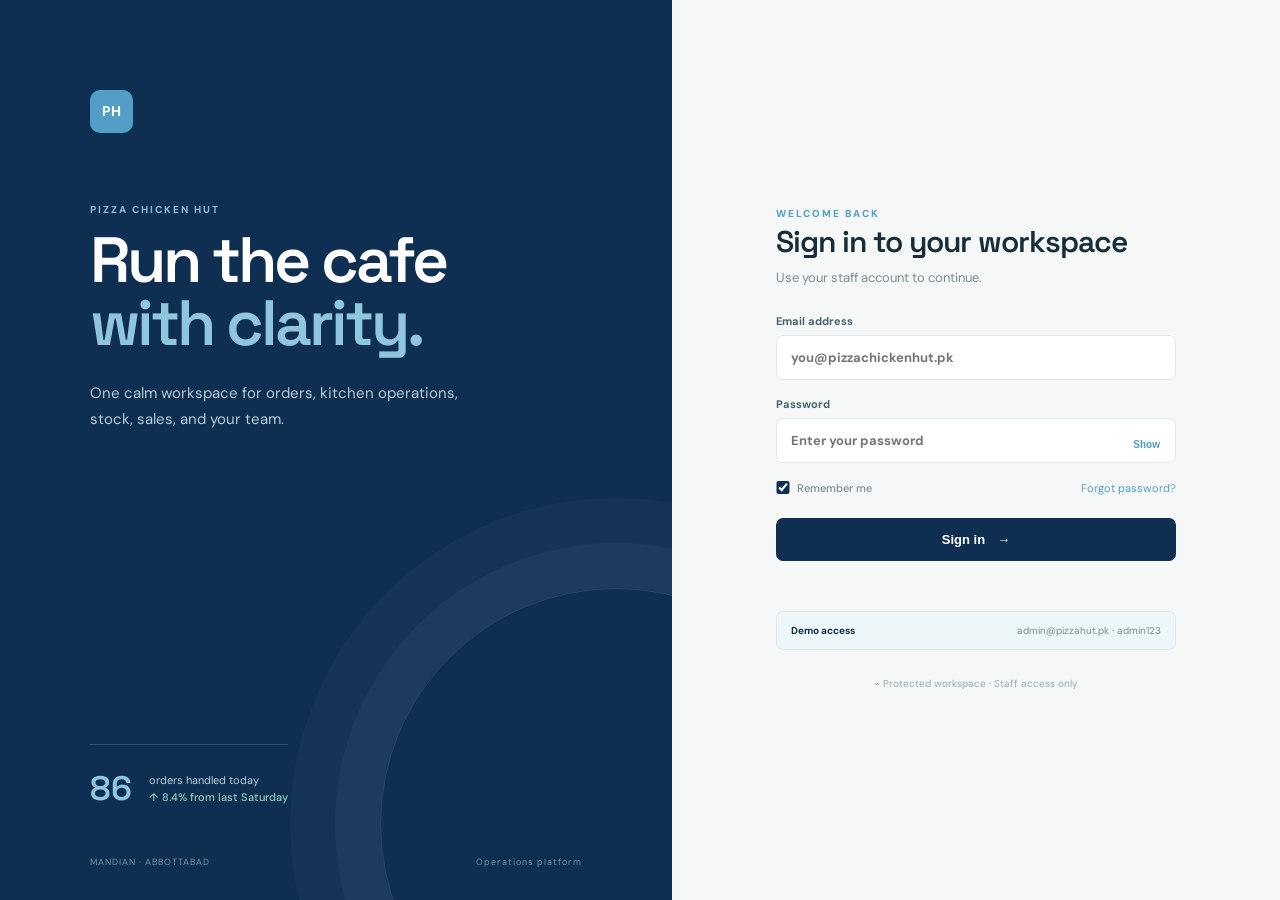
==== commit 0b427859: "Add complete staff login and logout flow Co-authored-by: arena-agent <297053741+arena-agent@users.no" ====
--- a/index.html
+++ b/index.html
@@ -1,5 +1,5 @@
 <!doctype html>
-<html lang="en"><head><meta charset="UTF-8"><meta name="viewport" content="width=device-width,initial-scale=1"><title>Pizza Chicken Hut — Operations</title><link rel="preconnect" href="https://fonts.googleapis.com"><link rel="preconnect" href="https://fonts.gstatic.com" crossorigin><link href="https://fonts.googleapis.com/css2?family=DM+Sans:wght@400;500;600;700&family=Space+Grotesk:wght@500;600;700&display=swap" rel="stylesheet"><link rel="stylesheet" href="style.css?v=3"></head>
+<html lang="en"><head><meta charset="UTF-8"><meta name="viewport" content="width=device-width,initial-scale=1"><title>Pizza Chicken Hut — Operations</title><link rel="preconnect" href="https://fonts.googleapis.com"><link rel="preconnect" href="https://fonts.gstatic.com" crossorigin><link href="https://fonts.googleapis.com/css2?family=DM+Sans:wght@400;500;600;700&family=Space+Grotesk:wght@500;600;700&display=swap" rel="stylesheet"><link rel="stylesheet" href="style.css?v=4"><script src="auth.js"></script></head>
 <body><div class="app-shell">
 <aside class="sidebar"><div class="dash-brand"><span>PH</span><div><b>Pizza Chicken Hut</b><small>Operations</small></div></div><div class="branch"><small>ACTIVE LOCATION</small><strong>Mandian · Abbottabad</strong><i>● Open</i></div><nav><p>WORKSPACE</p><a class="active" href="#overview" data-view="overview"><span>▦</span>Overview</a><a href="#orders" data-view="orders"><span>≡</span>Orders <em>8</em></a><a href="#menu" data-view="menu"><span>◫</span>Menu & deals</a><a href="#inventory" data-view="inventory"><span>◒</span>Inventory</a><a href="#kitchen" data-view="kitchen"><span>▤</span>Kitchen screen</a><a href="#pos" data-view="pos"><span>▣</span>POS checkout</a><p>BUSINESS</p><a href="#customers" data-view="customers"><span>◎</span>Customers</a><a href="#delivery" data-view="delivery"><span>↗</span>Delivery</a><a href="#staff" data-view="staff"><span>♙</span>Staff & permissions</a><a href="#reports" data-view="reports"><span>⌁</span>Reports</a><a href="#suppliers" data-view="suppliers"><span>⌂</span>Suppliers</a><a href="#expenses" data-view="expenses"><span>₨</span>Expenses</a><a href="#loyalty" data-view="loyalty"><span>✦</span>Loyalty</a><a href="#analytics" data-view="analytics"><span>⌁</span>Advanced analytics</a><a href="#settings" data-view="settings"><span>⚙</span>Settings</a></nav><div class="sidebar-bottom"><div class="user-avatar">AK</div><div><b>Admin account</b><small>Owner access</small></div><button>···</button></div></aside>
 <main class="main"><header class="dash-header"><div><button class="mobile-menu">☰</button><span class="date-label">SATURDAY, 04 OCTOBER 2026</span><h1>Good evening, Admin <span>✦</span></h1><p>Here is what is happening at the cafe today.</p></div><div class="header-actions"><button class="icon-btn">⌕</button><button class="icon-btn notification">♢<i></i></button><button class="profile">AK <span>⌄</span></button></div></header>
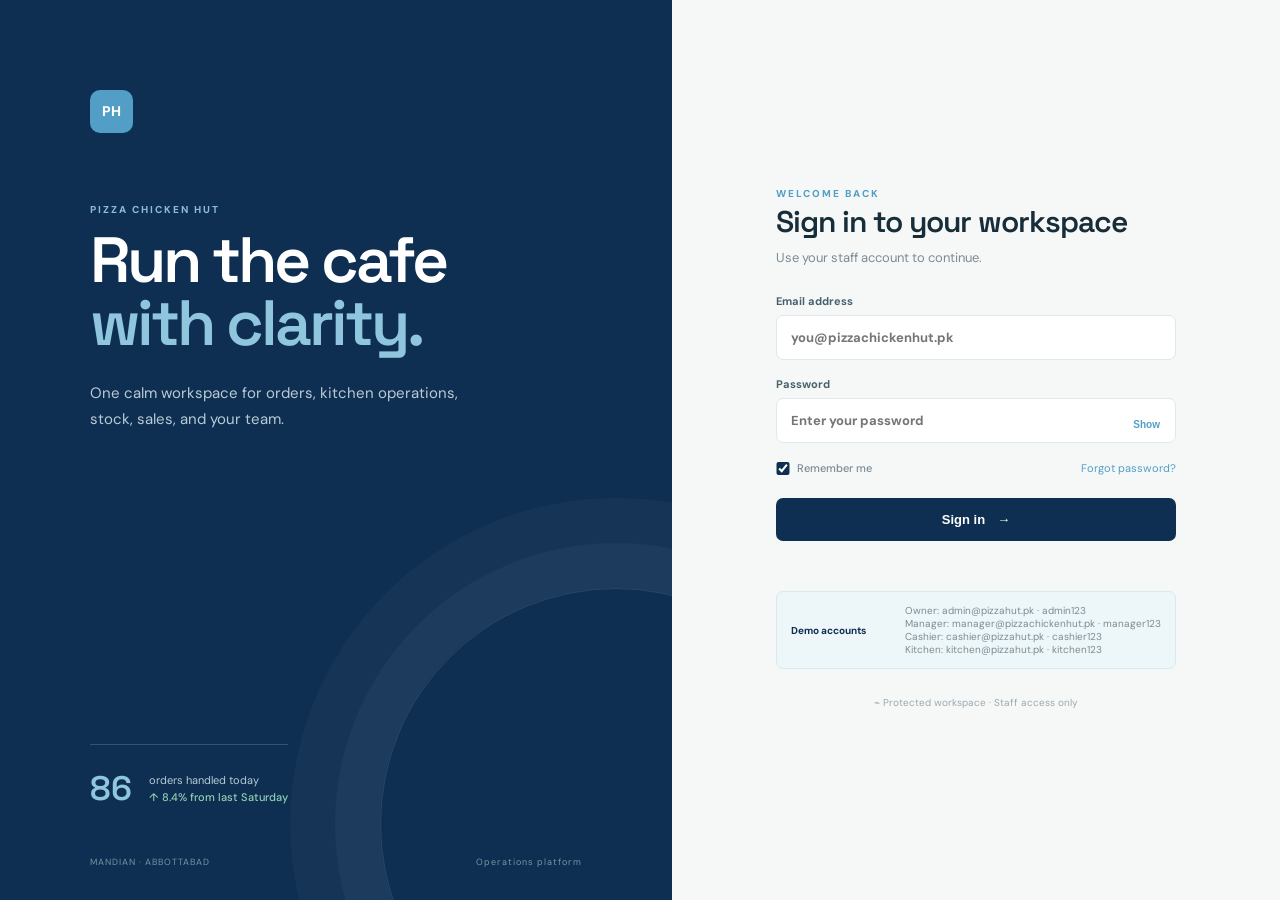
==== commit b071b5ec: "Polish demo with quick actions and presentation details Co-authored-by: arena-agent <297053741+arena" ====
--- a/index.html
+++ b/index.html
@@ -1,10 +1,9 @@
 <!doctype html>
-<html lang="en"><head><meta charset="UTF-8"><meta name="viewport" content="width=device-width,initial-scale=1"><title>Pizza Chicken Hut — Operations</title><link rel="preconnect" href="https://fonts.googleapis.com"><link rel="preconnect" href="https://fonts.gstatic.com" crossorigin><link href="https://fonts.googleapis.com/css2?family=DM+Sans:wght@400;500;600;700&family=Space+Grotesk:wght@500;600;700&display=swap" rel="stylesheet"><link rel="stylesheet" href="style.css?v=4"><script src="auth.js"></script></head>
+<html lang="en"><head><meta charset="UTF-8"><meta name="viewport" content="width=device-width,initial-scale=1"><title>Pizza Chicken Hut — Operations</title><link rel="preconnect" href="https://fonts.googleapis.com"><link rel="preconnect" href="https://fonts.gstatic.com" crossorigin><link href="https://fonts.googleapis.com/css2?family=DM+Sans:wght@400;500;600;700&family=Space+Grotesk:wght@500;600;700&display=swap" rel="stylesheet"><link rel="stylesheet" href="style.css?v=5"><script src="auth.js"></script></head>
 <body><div class="app-shell">
-<aside class="sidebar"><div class="dash-brand"><span>PH</span><div><b>Pizza Chicken Hut</b><small>Operations</small></div></div><div class="branch"><small>ACTIVE LOCATION</small><strong>Mandian · Abbottabad</strong><i>● Open</i></div><nav><p>WORKSPACE</p><a class="active" href="#overview" data-view="overview"><span>▦</span>Overview</a><a href="#orders" data-view="orders"><span>≡</span>Orders <em>8</em></a><a href="#menu" data-view="menu"><span>◫</span>Menu & deals</a><a href="#inventory" data-view="inventory"><span>◒</span>Inventory</a><a href="#kitchen" data-view="kitchen"><span>▤</span>Kitchen screen</a><a href="#pos" data-view="pos"><span>▣</span>POS checkout</a><p>BUSINESS</p><a href="#customers" data-view="customers"><span>◎</span>Customers</a><a href="#delivery" data-view="delivery"><span>↗</span>Delivery</a><a href="#staff" data-view="staff"><span>♙</span>Staff & permissions</a><a href="#reports" data-view="reports"><span>⌁</span>Reports</a><a href="#suppliers" data-view="suppliers"><span>⌂</span>Suppliers</a><a href="#expenses" data-view="expenses"><span>₨</span>Expenses</a><a href="#loyalty" data-view="loyalty"><span>✦</span>Loyalty</a><a href="#analytics" data-view="analytics"><span>⌁</span>Advanced analytics</a><a href="#settings" data-view="settings"><span>⚙</span>Settings</a></nav><div class="sidebar-bottom"><div class="user-avatar">AK</div><div><b>Admin account</b><small>Owner access</small></div><button>···</button></div></aside>
+<aside class="sidebar"><div class="dash-brand"><span>PH</span><div><b>Pizza Chicken Hut</b><small>Operations</small></div></div><div class="branch"><small>ACTIVE LOCATION</small><strong>Mandian · Abbottabad</strong><i>● Open</i></div><nav><p>WORKSPACE</p><a class="active" href="#overview" data-view="overview"><span>▦</span>Overview</a><a href="#orders" data-view="orders"><span>≡</span>Orders <em>8</em></a><a href="#menu" data-view="menu"><span>◫</span>Menu & deals</a><a href="#inventory" data-view="inventory"><span>◒</span>Inventory</a><a href="#kitchen" data-view="kitchen"><span>▤</span>Kitchen screen</a><a href="#pos" data-view="pos"><span>▣</span>POS checkout</a><a href="#tables" data-view="tables"><span>▦</span>Tables & reservations</a><p>BUSINESS</p><a href="#customers" data-view="customers"><span>◎</span>Customers</a><a href="#delivery" data-view="delivery"><span>↗</span>Delivery</a><a href="#staff" data-view="staff"><span>♙</span>Staff & permissions</a><a href="#reports" data-view="reports"><span>⌁</span>Reports</a><a href="#suppliers" data-view="suppliers"><span>⌂</span>Suppliers</a><a href="#expenses" data-view="expenses"><span>₨</span>Expenses</a><a href="#loyalty" data-view="loyalty"><span>✦</span>Loyalty</a><a href="#analytics" data-view="analytics"><span>⌁</span>Advanced analytics</a><a href="#settings" data-view="settings"><span>⚙</span>Settings</a></nav><div class="sidebar-bottom"><div class="user-avatar">AK</div><div><b>Admin account</b><small>Owner access</small></div><button>···</button></div></aside>
 <main class="main"><header class="dash-header"><div><button class="mobile-menu">☰</button><span class="date-label">SATURDAY, 04 OCTOBER 2026</span><h1>Good evening, Admin <span>✦</span></h1><p>Here is what is happening at the cafe today.</p></div><div class="header-actions"><button class="icon-btn">⌕</button><button class="icon-btn notification">♢<i></i></button><button class="profile">AK <span>⌄</span></button></div></header>
-<section class="metric-grid" id="overview"><article class="metric primary"><div class="metric-top"><span>Today's revenue</span><b>↗ 12.8%</b></div><strong>Rs. 48,650</strong><small>Compared with Rs. 43,120 last Saturday</small><div class="sparkline"><i></i><i></i><i></i><i></i><i></i><i></i><i></i><i></i><i></i><i></i><i></i><i></i></div></article><article class="metric"><div class="metric-top"><span>Orders today</span><b class="green">↗ 8.4%</b></div><strong>86</strong><small>12 orders currently in progress</small><div class="metric-icon red">≡</div></article><article class="metric"><div class="metric-top"><span>Average order</span><b class="green">↗ 4.1%</b></div><strong>Rs. 566</strong><small>Best: Family Feast · Rs. 1,750</small><div class="metric-icon yellow">↗</div></article><article class="metric"><div class="metric-top"><span>Low stock items</span><b class="warning">Needs attention</b></div><strong>05</strong><small>Ingredients running below minimum</small><div class="metric-icon brown">!</div></article></section>
-<section class="dashboard-grid"><article class="panel sales-panel"><div class="panel-heading"><div><span class="section-label">PERFORMANCE</span><h2>Revenue overview</h2></div><select><option>Last 7 days</option><option>Last 30 days</option></select></div><div class="chart"><div class="y-axis"><span>60k</span><span>40k</span><span>20k</span><span>0</span></div><div class="chart-area"><div class="gridline"></div><div class="gridline"></div><div class="gridline"></div><div class="gridline"></div><div class="bars"><div><i style="height:44%"></i><small>Mon</small></div><div><i style="height:62%"></i><small>Tue</small></div><div><i style="height:53%"></i><small>Wed</small></div><div><i style="height:71%"></i><small>Thu</small></div><div><i style="height:58%"></i><small>Fri</small></div><div><i class="today" style="height:87%"></i><small>Sat</small></div><div><i style="height:20%"></i><small>Sun</small></div></div></div></div><div class="chart-legend"><span><i class="legend-dot"></i>Revenue</span><b>Rs. 48,650 <small>today</small></b></div></article>
+<section class="metric-grid" id="overview"><article class="metric primary"><div class="metric-top"><span>Today's revenue</span><b>↗ 12.8%</b></div><strong>Rs. 48,650</strong><small>Compared with Rs. 43,120 last Saturday</small><div class="sparkline"><i></i><i></i><i></i><i></i><i></i><i></i><i></i><i></i><i></i><i></i><i></i><i></i></div></article><article class="metric"><div class="metric-top"><span>Orders today</span><b class="green">↗ 8.4%</b></div><strong>86</strong><small>12 orders currently in progress</small><div class="metric-icon red">≡</div></article><article class="metric"><div class="metric-top"><span>Average order</span><b class="green">↗ 4.1%</b></div><strong>Rs. 566</strong><small>Best: Family Feast · Rs. 1,750</small><div class="metric-icon yellow">↗</div></article><article class="metric"><div class="metric-top"><span>Low stock items</span><b class="warning">Needs attention</b></div><strong>05</strong><small>Ingredients running below minimum</small><div class="metric-icon brown">!</div></article></section><section class="quick-actions"><div class="quick-heading"><span class="section-label">QUICK ACTIONS</span><small>Keep the floor moving</small></div><button data-go="pos" data-toast="POS checkout opened"><b>＋</b><span>New order<small>Walk-in or delivery</small></span></button><button data-go="pos" data-toast="POS checkout opened"><b>▣</b><span>Open POS<small>Counter checkout</small></span></button><button data-go="kitchen" data-toast="Kitchen screen opened"><b>▤</b><span>Kitchen view<small>Live preparation</small></span></button><button data-go="inventory" data-toast="Stock entry opened"><b>＋</b><span>Add stock<small>Update inventory</small></span></button><button data-go="tables" data-toast="Reservation form opened"><b>▦</b><span>Reservation<small>Book a table</small></span></button></section><section class="dashboard-grid"><article class="panel sales-panel"><div class="panel-heading"><div><span class="section-label">PERFORMANCE</span><h2>Revenue overview</h2></div><select><option>Last 7 days</option><option>Last 30 days</option></select></div><div class="chart"><div class="y-axis"><span>60k</span><span>40k</span><span>20k</span><span>0</span></div><div class="chart-area"><div class="gridline"></div><div class="gridline"></div><div class="gridline"></div><div class="gridline"></div><div class="bars"><div><i style="height:44%"></i><small>Mon</small></div><div><i style="height:62%"></i><small>Tue</small></div><div><i style="height:53%"></i><small>Wed</small></div><div><i style="height:71%"></i><small>Thu</small></div><div><i style="height:58%"></i><small>Fri</small></div><div><i class="today" style="height:87%"></i><small>Sat</small></div><div><i style="height:20%"></i><small>Sun</small></div></div></div></div><div class="chart-legend"><span><i class="legend-dot"></i>Revenue</span><b>Rs. 48,650 <small>today</small></b></div></article>
 <article class="panel orders-panel" id="orders"><div class="panel-heading"><div><span class="section-label">LIVE QUEUE</span><h2>Recent orders <em>8 new</em></h2></div><a href="#orders">View all →</a></div><div class="order-list"><div class="order-row"><div class="order-id"><b>#1048</b><small>2 min ago · Delivery</small></div><div class="order-customer"><b>Hassan Ali</b><small>2 items · 1,750</small></div><span class="status preparing">Preparing</span><button>···</button></div><div class="order-row"><div class="order-id"><b>#1047</b><small>8 min ago · Pickup</small></div><div class="order-customer"><b>Maryam K.</b><small>4 items · 2,380</small></div><span class="status ready">Ready</span><button>···</button></div><div class="order-row"><div class="order-id"><b>#1046</b><small>12 min ago · Delivery</small></div><div class="order-customer"><b>Bilal Ahmed</b><small>3 items · 1,080</small></div><span class="status new">New</span><button>···</button></div><div class="order-row"><div class="order-id"><b>#1045</b><small>18 min ago · Pickup</small></div><div class="order-customer"><b>Fatima Noor</b><small>1 item · 650</small></div><span class="status completed">Completed</span><button>···</button></div></div></article>
 <article class="panel popular-panel" id="menu"><div class="panel-heading"><div><span class="section-label">MENU INSIGHT</span><h2>Popular items</h2></div><a href="#menu">Manage menu →</a></div><div class="popular-list"><div class="popular-item"><span class="rank">01</span><div class="mini-food pizza">PZ</div><div><b>Family Feast</b><small>42 sold this week</small></div><strong>Rs. 73,500</strong></div><div class="popular-item"><span class="rank">02</span><div class="mini-food burger">BG</div><div><b>Zinger Party</b><small>31 sold this week</small></div><strong>Rs. 54,250</strong></div><div class="popular-item"><span class="rank">03</span><div class="mini-food chicken">CH</div><div><b>Pizza & Chicken</b><small>24 sold this week</small></div><strong>Rs. 67,200</strong></div></div></article>
 <article class="panel stock-panel" id="inventory"><div class="panel-heading"><div><span class="section-label">INVENTORY</span><h2>Stock attention</h2></div><a href="#inventory">View inventory →</a></div><div class="stock-list"><div><div><b>Chicken fillet</b><small>Only 4.5 kg left</small></div><span><i style="width:22%"></i></span><strong>22%</strong></div><div><div><b>Mozzarella cheese</b><small>Only 6 kg left</small></div><span><i style="width:35%"></i></span><strong>35%</strong></div><div><div><b>Pizza flour</b><small>18 kg remaining</small></div><span><i class="safe" style="width:68%"></i></span><strong>68%</strong></div><div><div><b>500ml cold drinks</b><small>24 bottles left</small></div><span><i style="width:29%"></i></span><strong>29%</strong></div></div><button class="outline-btn">+ Create purchase order</button></article></section>
@@ -17,6 +16,7 @@
  <div class="module-view" data-view="settings"><div class="module-head"><div><span class="section-label">CONTROL CENTRE</span><h2>Settings</h2></div><button class="primary-btn" data-toast="Settings saved">Save changes</button></div><div class="settings-form"><label>Business name<input value="Pizza Chicken Hut Cafe"></label><label>Branch location<input value="Mandian, Jinnah Road, Abbottabad"></label><label>Opening hours<input value="12:00 PM — 11:30 PM"></label><label>Minimum delivery order<input value="Rs. 1,000"></label></div></div>
  <div class="module-view" data-view="kitchen"><div class="module-head"><div><span class="section-label">KITCHEN DISPLAY</span><h2>Kitchen workflow</h2></div><span class="live-pill">● Live · 4 active</span></div><div class="kitchen-columns"><div><h3>New <em>2</em></h3><div class="ticket"><b>#1046 · Bilal Ahmed</b><small>12:32 PM · Delivery</small><strong>2× Zinger Burger<br>1× Medium Pizza</strong><button class="primary-btn" data-toast="Order accepted and moved to preparing">Accept order</button></div></div><div><h3>Preparing <em>2</em></h3><div class="ticket warm"><b>#1048 · Hassan Ali</b><small>12:28 PM · Delivery</small><strong>3× Small Pizza<br>1× 1L Drink</strong><button class="primary-btn" data-toast="Order marked ready">Mark ready</button></div></div><div><h3>Ready <em>1</em></h3><div class="ticket done"><b>#1047 · Maryam K.</b><small>Pickup · Counter 02</small><strong>Family Feast Deal</strong><button class="outline-btn" data-toast="Order handed to customer">Complete order</button></div></div></div></div>
  <div class="module-view" data-view="pos"><div class="module-head"><div><span class="section-label">POINT OF SALE</span><h2>Counter checkout</h2></div><span class="live-pill">Register 01 · Open</span></div><div class="pos-layout"><div class="pos-products"><div class="pos-tabs"><button class="active">Popular</button><button>Pizza</button><button>Chicken</button><button>Deals</button></div><div class="pos-grid"><button data-toast="Family Feast added"><b>PZ</b><span>Family Feast</span><small>Rs. 1,750</small></button><button data-toast="Zinger Party added"><b>BG</b><span>Zinger Party</span><small>Rs. 1,750</small></button><button data-toast="Medium Pizza added"><b>PZ</b><span>Medium Pizza</span><small>Rs. 1,080</small></button><button data-toast="Zinger Burger added"><b>BG</b><span>Zinger Burger</span><small>Rs. 450</small></button></div></div><div class="pos-cart"><span class="section-label">CURRENT SALE</span><h3>Walk-in customer</h3><div class="sale-line"><span>1 × Family Feast</span><b>Rs. 1,750</b></div><div class="sale-line"><span>1 × Cold Drink</span><b>Rs. 120</b></div><div class="sale-total"><span>Total</span><b>Rs. 1,870</b></div><button class="primary-btn" data-toast="Payment screen opened">Take payment · Rs. 1,870</button></div></div></div>
+ <div class="module-view" data-view="tables"><div class="module-head"><div><span class="section-label">FLOOR MANAGEMENT</span><h2>Tables & reservations</h2></div><button class="primary-btn" data-toast="Reservation form opened">+ New reservation</button></div><div class="floor-summary"><span><i class="table-dot available"></i>Available · 06</span><span><i class="table-dot occupied"></i>Occupied · 04</span><span><i class="table-dot reserved"></i>Reserved · 02</span></div><div class="table-map"><div class="dining-table available"><b>T01</b><small>2 seats</small></div><div class="dining-table occupied"><b>T02</b><small>4 seats · 2 guests</small></div><div class="dining-table available"><b>T03</b><small>4 seats</small></div><div class="dining-table reserved"><b>T04</b><small>7:30 PM · Khan</small></div><div class="dining-table occupied"><b>T05</b><small>6 seats · 4 guests</small></div><div class="dining-table available"><b>T06</b><small>2 seats</small></div></div><div class="reservation-list"><b>Today's reservations</b><span>7:30 PM · Khan family · 4 guests · T04</span><span>8:15 PM · Ahmed group · 6 guests · T06</span></div></div>
  <div class="module-view" data-view="delivery"><div class="module-head"><div><span class="section-label">LAST-MILE OPERATIONS</span><h2>Delivery management</h2></div><button class="primary-btn" data-toast="Delivery assignment opened">Assign rider</button></div><div class="delivery-summary"><div><b>06</b><small>Out for delivery</small></div><div><b>03</b><small>Awaiting rider</small></div><div><b>28 min</b><small>Average delivery</small></div></div><div class="data-table"><div class="table-row table-head"><b>Order</b><b>Address</b><b>Rider</b><b>ETA</b><b>Status</b></div><div class="table-row"><b>#1048</b><span>Jinnah Road</span><span>Usman R.</span><span>18 min</span><span class="status preparing">On route</span></div><div class="table-row"><b>#1046</b><span>Supply Bazaar</span><span>Unassigned</span><span>—</span><span class="status new">Assign rider</span></div></div></div>
  <div class="module-view" data-view="staff"><div class="module-head"><div><span class="section-label">ACCESS CONTROL</span><h2>Staff & permissions</h2></div><button class="primary-btn" data-toast="Staff invitation created">+ Invite staff</button></div><div class="data-table"><div class="table-row table-head"><b>Team member</b><b>Role</b><b>Last active</b><b>Access</b><b>Status</b></div><div class="table-row"><b>Ahmed Khan</b><span>Owner</span><span>Just now</span><span>Everything</span><span class="stock-good">Active</span></div><div class="table-row"><b>Saad Iqbal</b><span>Manager</span><span>5 min ago</span><span>Orders, inventory</span><span class="stock-good">Active</span></div><div class="table-row"><b>Hina Noor</b><span>Cashier</span><span>12 min ago</span><span>POS only</span><span class="stock-good">Active</span></div></div></div>
  <div class="module-view" data-view="suppliers"><div class="module-head"><div><span class="section-label">PROCUREMENT</span><h2>Suppliers</h2></div><button class="primary-btn" data-toast="Supplier form opened">+ Add supplier</button></div><div class="supplier-grid"><div><b>Abbottabad Fresh Foods</b><small>Chicken · Active order Rs. 18,400</small><span>Next delivery: Tomorrow</span></div><div><b>Cheese & Flour Traders</b><small>Flour, cheese · Active order Rs. 12,650</small><span>Next delivery: Monday</span></div></div></div>
@@ -24,4 +24,4 @@
  <div class="module-view" data-view="loyalty"><div class="module-head"><div><span class="section-label">CUSTOMER RETENTION</span><h2>Loyalty programme</h2></div><button class="primary-btn" data-toast="Loyalty reward created">+ Create reward</button></div><div class="customer-cards"><div><b>326</b><small>Active members</small></div><div><b>4,820</b><small>Points redeemed</small></div><div><b>18%</b><small>Repeat-order uplift</small></div></div><div class="loyalty-box"><b>Current reward rule</b><span>Earn 1 point for every Rs. 100 spent · 100 points = Rs. 100 off</span><button class="outline-btn" data-toast="Reward rule editor opened">Edit rule</button></div></div>
  <div class="module-view" data-view="analytics"><div class="module-head"><div><span class="section-label">DECISION SUPPORT</span><h2>Advanced analytics</h2></div><select><option>October 2026</option><option>September 2026</option></select></div><div class="report-cards"><div><small>Peak ordering hour</small><b>8:00 PM</b><span>24% of daily orders</span></div><div><small>Best channel</small><b>Phone</b><span>42% of orders</span></div><div><small>Best category</small><b>Deals</b><span>Rs. 142,800 revenue</span></div><div><small>Repeat rate</small><b>38.6%</b><span>+5.2% vs last month</span></div></div><div class="insight-box"><b>Business insight</b><span>Deal orders perform strongest on Friday and Saturday evenings. Consider a weekend family promotion between 6 PM and 9 PM.</span></div></div>
 </section>
-</main></div><div class="toast" id="toast"></div><script src="app.js?v=3"></script></body></html>+</main></div><div class="toast" id="toast"></div><script src="app.js?v=5"></script></body></html>
--- a/style.css
+++ b/style.css
@@ -9,3 +9,7 @@
 .main.module-active #overview,.main.module-active>.dashboard-grid{display:none}.sidebar.mobile-open{transform:translateX(0)}
 .live-pill{font-size:10px;color:#2c886a;background:#e1f4ef;padding:7px 10px;border-radius:5px}.kitchen-columns{display:grid;grid-template-columns:repeat(3,1fr);gap:14px}.kitchen-columns h3{font:600 13px 'Space Grotesk';margin:0 0 10px}.kitchen-columns h3 em{font:500 10px 'DM Sans';background:#e1f4ef;color:#2c886a;border-radius:10px;padding:3px 6px;font-style:normal}.ticket{background:#f7fbfa;border:1px solid #dfece8;border-left:3px solid #319d78;border-radius:7px;padding:15px;display:flex;flex-direction:column;gap:8px}.ticket.warm{border-left-color:#c77c36}.ticket.done{border-left-color:#8a9b96}.ticket b{font-size:11px}.ticket small,.ticket strong{font-size:10px;color:var(--muted);line-height:1.5}.ticket strong{color:var(--ink);font-weight:600}.pos-layout{display:grid;grid-template-columns:1.5fr 1fr;gap:18px}.pos-tabs{display:flex;gap:7px;margin-bottom:16px}.pos-tabs button{border:1px solid var(--line);background:#fff;border-radius:5px;padding:8px 11px;font-size:10px;color:var(--muted)}.pos-tabs button.active,.pos-tabs button:hover{background:#d9f1e9;color:#176c5a;border-color:#c4e0d8}.pos-grid{display:grid;grid-template-columns:repeat(2,1fr);gap:10px}.pos-grid button{border:1px solid var(--line);background:#fff;border-radius:7px;padding:14px;text-align:left;display:grid;grid-template-columns:38px 1fr;gap:3px 10px;align-items:center;color:var(--ink)}.pos-grid button b{grid-row:span 2;background:#d9eee7;border-radius:7px;width:38px;height:38px;display:grid;place-items:center;font-size:10px;color:#21685a}.pos-grid button span,.pos-grid button small{font-size:10px}.pos-grid button small{color:var(--muted)}.pos-cart{background:#f3faf8;border:1px solid #dfece8;border-radius:7px;padding:18px}.pos-cart h3{font:600 15px 'Space Grotesk';margin:7px 0 20px}.sale-line,.sale-total{display:flex;justify-content:space-between;border-bottom:1px solid #dcebe7;padding:11px 0;font-size:10px}.sale-total{border:0;font-size:13px;margin:6px 0 14px}.pos-cart .primary-btn{width:100%}.delivery-summary{display:grid;grid-template-columns:repeat(3,1fr);gap:12px;margin-bottom:20px}.delivery-summary>div{background:#f3faf8;border:1px solid #dfece8;border-radius:7px;padding:15px}.delivery-summary b,.delivery-summary small{display:block}.delivery-summary b{font:600 22px 'Space Grotesk'}.delivery-summary small{color:var(--muted);font-size:10px;margin-top:5px}.supplier-grid{display:grid;grid-template-columns:repeat(2,1fr);gap:14px}.supplier-grid>div,.loyalty-box,.insight-box{border:1px solid var(--line);padding:17px;border-radius:8px}.supplier-grid b,.supplier-grid small,.supplier-grid span{display:block}.supplier-grid small,.supplier-grid span,.loyalty-box span,.insight-box span{font-size:10px;color:var(--muted);margin-top:6px}.supplier-grid span{color:#2c886a}.loyalty-box{display:flex;align-items:center;gap:18px}.loyalty-box b{font-size:12px}.loyalty-box span{flex:1}.insight-box{background:#f3faf8;display:flex;flex-direction:column;gap:4px}.insight-box b{font-size:12px}.insight-box span{line-height:1.6}
 @media(max-width:700px){.kitchen-columns,.pos-layout,.supplier-grid{grid-template-columns:1fr}.delivery-summary{grid-template-columns:1fr 1fr}.loyalty-box{display:block}.loyalty-box .outline-btn{margin-top:12px}}
+/* DreamsPOS-inspired professional visual system */
+:root{--ink:#1e2933;--brown:#0f2f52;--muted:#71808a;--cream:#f6f3f7;--paper:#fff;--line:#e2e6ea;--red:#529ec6;--yellow:#e5a14b;--green:#38a58a;--warn:#c77943}.sidebar{background:#0f2f52;color:#eaf4f7;border-right:0}.dash-brand>span{background:#529ec6}.dash-brand small,.branch small,.sidebar nav p,.sidebar-bottom small{color:#91adbb}.branch{border-color:#2b4f6f}.branch i{color:#8ed3ae}.sidebar nav a{color:#b9ced8}.sidebar nav a span{color:#83a5b6}.sidebar nav a.active,.sidebar nav a:hover{background:#245f99;color:#fff}.sidebar nav a.active span{color:#9ec4d7}.sidebar-bottom{border-top-color:#2b4f6f}.user-avatar{background:#9ec4d7;color:#0f2f52}.main{background:#f6f3f7}.metric.primary{background:#0f2f52;border-color:#0f2f52;color:#fff}.primary .metric-top,.primary small{color:#a9bfca}.primary .metric-top b{color:#8ed3ae}.metric{background:#fff}.metric-icon.red{background:#e1f0f7;color:#245f99}.metric-icon.yellow{background:#fff0dd;color:#aa6127}.status.new{color:#245f99;background:#e1f0f7}.status.preparing{color:#986025;background:#fff0dd}.status.ready{color:#287c66;background:#e1f4ef}.panel,.module-view{background:#fff;border-color:#e4e7ea}.bars i{background:#c9dce6}.bars i.today{background:#529ec6}.legend-dot{background:#529ec6!important}.primary-btn{background:#245f99}.mini-food.pizza,.product-mark.pizza{background:#dbeaf1}.mini-food.burger,.product-mark.burger{background:#f6e3c8}.mini-food.chicken,.product-mark.chicken{background:#e8ded8}.module-head h2,.panel-heading h2{color:#1e2933}.table-map{background:#f2f5f6;border:1px solid var(--line);border-radius:8px;min-height:280px;padding:28px;display:grid;grid-template-columns:repeat(3,1fr);gap:25px;align-items:center}.dining-table{height:83px;border-radius:50%;display:flex;flex-direction:column;align-items:center;justify-content:center;border:2px solid}.dining-table b{font:600 14px 'Space Grotesk'}.dining-table small{font-size:9px;margin-top:4px}.dining-table.available{background:#e8f5f1;border-color:#8fcdbd;color:#287c66}.dining-table.occupied{background:#e4eef6;border-color:#8cb4ce;color:#245f99}.dining-table.reserved{background:#fff1df;border-color:#ddb27d;color:#986025}.floor-summary{display:flex;gap:20px;margin-bottom:18px;color:var(--muted);font-size:10px}.table-dot{display:inline-block;width:8px;height:8px;border-radius:50%;margin-right:6px}.table-dot.available{background:#38a58a}.table-dot.occupied{background:#529ec6}.table-dot.reserved{background:#df9a45}.reservation-list{border:1px solid var(--line);padding:15px;margin-top:16px;display:flex;gap:20px;align-items:center;font-size:10px}.reservation-list span{color:var(--muted)}
+@media(max-width:700px){.table-map{grid-template-columns:repeat(2,1fr);padding:18px;gap:15px}.reservation-list{display:block}.reservation-list span{display:block;margin-top:8px}}
+.quick-actions{background:#fff;border:1px solid var(--line);border-radius:10px;padding:13px 15px;margin-bottom:18px;display:flex;align-items:center;gap:9px}.quick-heading{margin-right:auto;min-width:120px}.quick-heading small{display:block;color:var(--muted);font-size:9px;margin-top:5px}.quick-actions button{border:1px solid var(--line);background:#fff;border-radius:7px;padding:9px 11px;display:flex;align-items:center;gap:8px;text-align:left;color:var(--ink);cursor:pointer;transition:.15s}.quick-actions button:hover{border-color:#8cb4ce;background:#f2f8fa;transform:translateY(-1px)}.quick-actions button b{width:25px;height:25px;border-radius:6px;background:#e1f0f7;color:#245f99;display:grid;place-items:center;font-size:15px}.quick-actions button span{font-size:10px;font-weight:700}.quick-actions button small{display:block;font-size:8px;font-weight:400;color:var(--muted);margin-top:2px}.main:after{content:'DEMO WORKSPACE · SAMPLE DATA';position:fixed;right:24px;bottom:14px;color:#9aabb3;font-size:8px;letter-spacing:1px;pointer-events:none}@media(max-width:900px){.quick-actions{flex-wrap:wrap}.quick-heading{width:100%;flex:auto}.quick-actions button{flex:1;min-width:130px}}@media(max-width:700px){.main:after{display:none}}
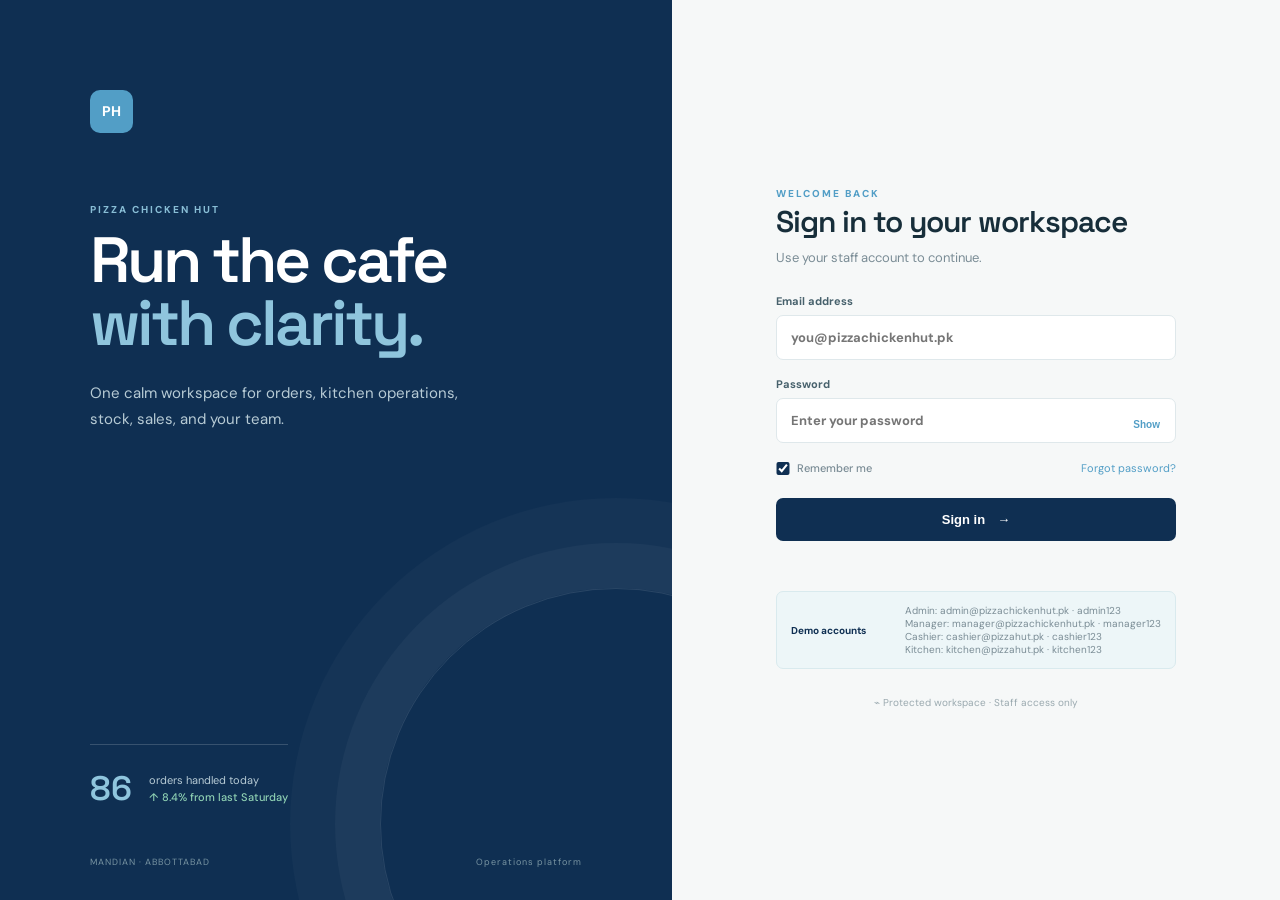
==== commit c9978a12: "Add invoices shifts and activity controls Co-authored-by: arena-agent <297053741+arena-agent@users.n" ====
--- a/index.html
+++ b/index.html
@@ -1,7 +1,7 @@
 <!doctype html>
-<html lang="en"><head><meta charset="UTF-8"><meta name="viewport" content="width=device-width,initial-scale=1"><title>Pizza Chicken Hut — Operations</title><link rel="preconnect" href="https://fonts.googleapis.com"><link rel="preconnect" href="https://fonts.gstatic.com" crossorigin><link href="https://fonts.googleapis.com/css2?family=DM+Sans:wght@400;500;600;700&family=Space+Grotesk:wght@500;600;700&display=swap" rel="stylesheet"><link rel="stylesheet" href="style.css?v=5"><script src="auth.js"></script></head>
+<html lang="en"><head><meta charset="UTF-8"><meta name="viewport" content="width=device-width,initial-scale=1"><title>Pizza Chicken Hut — Operations</title><link rel="preconnect" href="https://fonts.googleapis.com"><link rel="preconnect" href="https://fonts.gstatic.com" crossorigin><link href="https://fonts.googleapis.com/css2?family=DM+Sans:wght@400;500;600;700&family=Space+Grotesk:wght@500;600;700&display=swap" rel="stylesheet"><link rel="stylesheet" href="style.css?v=6"><script src="auth.js"></script></head>
 <body><div class="app-shell">
-<aside class="sidebar"><div class="dash-brand"><span>PH</span><div><b>Pizza Chicken Hut</b><small>Operations</small></div></div><div class="branch"><small>ACTIVE LOCATION</small><strong>Mandian · Abbottabad</strong><i>● Open</i></div><nav><p>WORKSPACE</p><a class="active" href="#overview" data-view="overview"><span>▦</span>Overview</a><a href="#orders" data-view="orders"><span>≡</span>Orders <em>8</em></a><a href="#menu" data-view="menu"><span>◫</span>Menu & deals</a><a href="#inventory" data-view="inventory"><span>◒</span>Inventory</a><a href="#kitchen" data-view="kitchen"><span>▤</span>Kitchen screen</a><a href="#pos" data-view="pos"><span>▣</span>POS checkout</a><a href="#tables" data-view="tables"><span>▦</span>Tables & reservations</a><p>BUSINESS</p><a href="#customers" data-view="customers"><span>◎</span>Customers</a><a href="#delivery" data-view="delivery"><span>↗</span>Delivery</a><a href="#staff" data-view="staff"><span>♙</span>Staff & permissions</a><a href="#reports" data-view="reports"><span>⌁</span>Reports</a><a href="#suppliers" data-view="suppliers"><span>⌂</span>Suppliers</a><a href="#expenses" data-view="expenses"><span>₨</span>Expenses</a><a href="#loyalty" data-view="loyalty"><span>✦</span>Loyalty</a><a href="#analytics" data-view="analytics"><span>⌁</span>Advanced analytics</a><a href="#settings" data-view="settings"><span>⚙</span>Settings</a></nav><div class="sidebar-bottom"><div class="user-avatar">AK</div><div><b>Admin account</b><small>Owner access</small></div><button>···</button></div></aside>
+<aside class="sidebar"><div class="dash-brand"><span>PH</span><div><b>Pizza Chicken Hut</b><small>Operations</small></div></div><div class="branch"><small>ACTIVE LOCATION</small><strong>Mandian · Abbottabad</strong><i>● Open</i></div><nav><p>WORKSPACE</p><a class="active" href="#overview" data-view="overview"><span>▦</span>Overview</a><a href="#orders" data-view="orders"><span>≡</span>Orders <em>8</em></a><a href="#menu" data-view="menu"><span>◫</span>Menu & deals</a><a href="#inventory" data-view="inventory"><span>◒</span>Inventory</a><a href="#kitchen" data-view="kitchen"><span>▤</span>Kitchen screen</a><a href="#pos" data-view="pos"><span>▣</span>POS checkout</a><a href="#tables" data-view="tables"><span>▦</span>Tables & reservations</a><p>BUSINESS</p><a href="#customers" data-view="customers"><span>◎</span>Customers</a><a href="#delivery" data-view="delivery"><span>↗</span>Delivery</a><a href="#staff" data-view="staff"><span>♙</span>Staff & permissions</a><a href="#reports" data-view="reports"><span>⌁</span>Reports</a><a href="#invoices" data-view="invoices"><span>▤</span>Invoices</a><a href="#shifts" data-view="shifts"><span>◷</span>Staff shifts</a><a href="#activity" data-view="activity"><span>◌</span>Activity log</a><a href="#suppliers" data-view="suppliers"><span>⌂</span>Suppliers</a><a href="#expenses" data-view="expenses"><span>₨</span>Expenses</a><a href="#loyalty" data-view="loyalty"><span>✦</span>Loyalty</a><a href="#analytics" data-view="analytics"><span>⌁</span>Advanced analytics</a><a href="#settings" data-view="settings"><span>⚙</span>Settings</a></nav><div class="sidebar-bottom"><div class="user-avatar">AK</div><div><b>Admin account</b><small>Owner access</small></div><button>···</button></div></aside>
 <main class="main"><header class="dash-header"><div><button class="mobile-menu">☰</button><span class="date-label">SATURDAY, 04 OCTOBER 2026</span><h1>Good evening, Admin <span>✦</span></h1><p>Here is what is happening at the cafe today.</p></div><div class="header-actions"><button class="icon-btn">⌕</button><button class="icon-btn notification">♢<i></i></button><button class="profile">AK <span>⌄</span></button></div></header>
 <section class="metric-grid" id="overview"><article class="metric primary"><div class="metric-top"><span>Today's revenue</span><b>↗ 12.8%</b></div><strong>Rs. 48,650</strong><small>Compared with Rs. 43,120 last Saturday</small><div class="sparkline"><i></i><i></i><i></i><i></i><i></i><i></i><i></i><i></i><i></i><i></i><i></i><i></i></div></article><article class="metric"><div class="metric-top"><span>Orders today</span><b class="green">↗ 8.4%</b></div><strong>86</strong><small>12 orders currently in progress</small><div class="metric-icon red">≡</div></article><article class="metric"><div class="metric-top"><span>Average order</span><b class="green">↗ 4.1%</b></div><strong>Rs. 566</strong><small>Best: Family Feast · Rs. 1,750</small><div class="metric-icon yellow">↗</div></article><article class="metric"><div class="metric-top"><span>Low stock items</span><b class="warning">Needs attention</b></div><strong>05</strong><small>Ingredients running below minimum</small><div class="metric-icon brown">!</div></article></section><section class="quick-actions"><div class="quick-heading"><span class="section-label">QUICK ACTIONS</span><small>Keep the floor moving</small></div><button data-go="pos" data-toast="POS checkout opened"><b>＋</b><span>New order<small>Walk-in or delivery</small></span></button><button data-go="pos" data-toast="POS checkout opened"><b>▣</b><span>Open POS<small>Counter checkout</small></span></button><button data-go="kitchen" data-toast="Kitchen screen opened"><b>▤</b><span>Kitchen view<small>Live preparation</small></span></button><button data-go="inventory" data-toast="Stock entry opened"><b>＋</b><span>Add stock<small>Update inventory</small></span></button><button data-go="tables" data-toast="Reservation form opened"><b>▦</b><span>Reservation<small>Book a table</small></span></button></section><section class="dashboard-grid"><article class="panel sales-panel"><div class="panel-heading"><div><span class="section-label">PERFORMANCE</span><h2>Revenue overview</h2></div><select><option>Last 7 days</option><option>Last 30 days</option></select></div><div class="chart"><div class="y-axis"><span>60k</span><span>40k</span><span>20k</span><span>0</span></div><div class="chart-area"><div class="gridline"></div><div class="gridline"></div><div class="gridline"></div><div class="gridline"></div><div class="bars"><div><i style="height:44%"></i><small>Mon</small></div><div><i style="height:62%"></i><small>Tue</small></div><div><i style="height:53%"></i><small>Wed</small></div><div><i style="height:71%"></i><small>Thu</small></div><div><i style="height:58%"></i><small>Fri</small></div><div><i class="today" style="height:87%"></i><small>Sat</small></div><div><i style="height:20%"></i><small>Sun</small></div></div></div></div><div class="chart-legend"><span><i class="legend-dot"></i>Revenue</span><b>Rs. 48,650 <small>today</small></b></div></article>
 <article class="panel orders-panel" id="orders"><div class="panel-heading"><div><span class="section-label">LIVE QUEUE</span><h2>Recent orders <em>8 new</em></h2></div><a href="#orders">View all →</a></div><div class="order-list"><div class="order-row"><div class="order-id"><b>#1048</b><small>2 min ago · Delivery</small></div><div class="order-customer"><b>Hassan Ali</b><small>2 items · 1,750</small></div><span class="status preparing">Preparing</span><button>···</button></div><div class="order-row"><div class="order-id"><b>#1047</b><small>8 min ago · Pickup</small></div><div class="order-customer"><b>Maryam K.</b><small>4 items · 2,380</small></div><span class="status ready">Ready</span><button>···</button></div><div class="order-row"><div class="order-id"><b>#1046</b><small>12 min ago · Delivery</small></div><div class="order-customer"><b>Bilal Ahmed</b><small>3 items · 1,080</small></div><span class="status new">New</span><button>···</button></div><div class="order-row"><div class="order-id"><b>#1045</b><small>18 min ago · Pickup</small></div><div class="order-customer"><b>Fatima Noor</b><small>1 item · 650</small></div><span class="status completed">Completed</span><button>···</button></div></div></article>
@@ -13,6 +13,9 @@
  <div class="module-view" data-view="inventory"><div class="module-head"><div><span class="section-label">STOCK CONTROL</span><h2>Inventory</h2></div><button class="primary-btn" data-toast="Purchase order created">+ Purchase order</button></div><div class="inventory-table"><div class="table-row table-head"><b>Ingredient</b><b>Current stock</b><b>Minimum</b><b>Unit cost</b><b>Health</b></div><div class="table-row"><b>Chicken fillet</b><span>4.5 kg</span><span>10 kg</span><span>Rs. 780/kg</span><span class="stock-low">Low stock</span></div><div class="table-row"><b>Mozzarella cheese</b><span>6 kg</span><span>12 kg</span><span>Rs. 1,650/kg</span><span class="stock-low">Low stock</span></div><div class="table-row"><b>Pizza flour</b><span>18 kg</span><span>10 kg</span><span>Rs. 220/kg</span><span class="stock-good">Healthy</span></div></div></div>
  <div class="module-view" data-view="customers"><div class="module-head"><div><span class="section-label">RELATIONSHIPS</span><h2>Customers</h2></div><button class="primary-btn" data-toast="Customer form opened">+ Add customer</button></div><div class="customer-cards"><div><b>1,284</b><small>Total customers</small></div><div><b>326</b><small>Repeat customers</small></div><div><b>Rs. 4.2k</b><small>Average lifetime value</small></div></div><div class="data-table"><div class="table-row table-head"><b>Customer</b><b>Phone</b><b>Orders</b><b>Last order</b><b>Segment</b></div><div class="table-row"><b>Hassan Ali</b><span>03xx-8047809</span><span>18</span><span>Today</span><span class="customer-tag">Regular</span></div><div class="table-row"><b>Maryam Khan</b><span>03xx-413127</span><span>12</span><span>Today</span><span class="customer-tag">VIP</span></div></div></div>
  <div class="module-view" data-view="reports"><div class="module-head"><div><span class="section-label">BUSINESS INTELLIGENCE</span><h2>Reports</h2></div><button class="outline-btn" data-toast="Report exported successfully">Export report</button></div><div class="report-cards"><div><small>Gross sales</small><b>Rs. 312,480</b><span>+12.8% this month</span></div><div><small>Orders completed</small><b>542</b><span>+8.4% this month</span></div><div><small>Food cost</small><b>31.4%</b><span>Within target range</span></div><div><small>Customer rating</small><b>4.8 / 5</b><span>From 286 reviews</span></div></div></div>
+ <div class="module-view" data-view="invoices"><div class="module-head"><div><span class="section-label">PAYMENTS & DOCUMENTS</span><h2>Invoices & receipts</h2></div><button class="primary-btn" data-toast="Invoice creator opened">+ Create invoice</button></div><div class="report-cards"><div><small>Paid today</small><b>Rs. 45,920</b><span>79 transactions</span></div><div><small>Cash</small><b>Rs. 28,450</b><span>62% of payments</span></div><div><small>Digital wallets</small><b>Rs. 11,600</b><span>JazzCash & Easypaisa</span></div><div><small>Pending</small><b>Rs. 2,730</b><span>5 unpaid orders</span></div></div><div class="data-table"><div class="table-row table-head"><b>Invoice</b><b>Order</b><b>Customer</b><b>Payment</b><b>Total</b><b>Action</b></div><div class="table-row"><b>INV-1048</b><span>#1048</span><span>Hassan Ali</span><span class="stock-good">Paid</span><span>Rs. 1,750</span><button class="row-action" data-toast="Receipt preview opened">View receipt</button></div><div class="table-row"><b>INV-1046</b><span>#1046</span><span>Bilal Ahmed</span><span class="stock-low">Pending</span><span>Rs. 1,080</span><button class="row-action" data-toast="Payment reminder sent">Remind</button></div></div></div>
+ <div class="module-view" data-view="shifts"><div class="module-head"><div><span class="section-label">TEAM OPERATIONS</span><h2>Staff shifts & attendance</h2></div><button class="primary-btn" data-toast="New shift created">+ Schedule shift</button></div><div class="customer-cards"><div><b>07</b><small>Staff clocked in</small></div><div><b>02</b><small>Late arrivals</small></div><div><b>11:30 PM</b><small>Next closing shift</small></div></div><div class="data-table"><div class="table-row table-head"><b>Staff member</b><b>Role</b><b>Shift</b><b>Clock in</b><b>Clock out</b><b>Status</b></div><div class="table-row"><b>Saad Iqbal</b><span>Manager</span><span>12 PM — 10 PM</span><span>11:58 AM</span><span>—</span><span class="stock-good">Working</span></div><div class="table-row"><b>Hina Noor</b><span>Cashier</span><span>2 PM — 11 PM</span><span>1:57 PM</span><span>—</span><span class="stock-good">Working</span></div><div class="table-row"><b>Usman Raza</b><span>Kitchen</span><span>4 PM — 12 AM</span><span>4:12 PM</span><span>—</span><span class="stock-low">Late</span></div></div></div>
+ <div class="module-view" data-view="activity"><div class="module-head"><div><span class="section-label">CONTROL & SECURITY</span><h2>Activity log</h2></div><button class="outline-btn" data-toast="Activity log exported">Export log</button></div><div class="activity-list"><div><i>AK</i><span><b>Ahmed Khan</b> changed the price of Family Feast<small>Today, 2:42 PM · Menu management</small></span></div><div><i>SI</i><span><b>Saad Iqbal</b> accepted order #1046<small>Today, 2:38 PM · Order management</small></span></div><div><i>HN</i><span><b>Hina Noor</b> completed payment for #1045<small>Today, 2:26 PM · POS checkout</small></span></div><div><i>UR</i><span><b>Usman Raza</b> marked mozzarella cheese as low stock<small>Today, 2:10 PM · Inventory</small></span></div></div></div>
  <div class="module-view" data-view="settings"><div class="module-head"><div><span class="section-label">CONTROL CENTRE</span><h2>Settings</h2></div><button class="primary-btn" data-toast="Settings saved">Save changes</button></div><div class="settings-form"><label>Business name<input value="Pizza Chicken Hut Cafe"></label><label>Branch location<input value="Mandian, Jinnah Road, Abbottabad"></label><label>Opening hours<input value="12:00 PM — 11:30 PM"></label><label>Minimum delivery order<input value="Rs. 1,000"></label></div></div>
  <div class="module-view" data-view="kitchen"><div class="module-head"><div><span class="section-label">KITCHEN DISPLAY</span><h2>Kitchen workflow</h2></div><span class="live-pill">● Live · 4 active</span></div><div class="kitchen-columns"><div><h3>New <em>2</em></h3><div class="ticket"><b>#1046 · Bilal Ahmed</b><small>12:32 PM · Delivery</small><strong>2× Zinger Burger<br>1× Medium Pizza</strong><button class="primary-btn" data-toast="Order accepted and moved to preparing">Accept order</button></div></div><div><h3>Preparing <em>2</em></h3><div class="ticket warm"><b>#1048 · Hassan Ali</b><small>12:28 PM · Delivery</small><strong>3× Small Pizza<br>1× 1L Drink</strong><button class="primary-btn" data-toast="Order marked ready">Mark ready</button></div></div><div><h3>Ready <em>1</em></h3><div class="ticket done"><b>#1047 · Maryam K.</b><small>Pickup · Counter 02</small><strong>Family Feast Deal</strong><button class="outline-btn" data-toast="Order handed to customer">Complete order</button></div></div></div></div>
  <div class="module-view" data-view="pos"><div class="module-head"><div><span class="section-label">POINT OF SALE</span><h2>Counter checkout</h2></div><span class="live-pill">Register 01 · Open</span></div><div class="pos-layout"><div class="pos-products"><div class="pos-tabs"><button class="active">Popular</button><button>Pizza</button><button>Chicken</button><button>Deals</button></div><div class="pos-grid"><button data-toast="Family Feast added"><b>PZ</b><span>Family Feast</span><small>Rs. 1,750</small></button><button data-toast="Zinger Party added"><b>BG</b><span>Zinger Party</span><small>Rs. 1,750</small></button><button data-toast="Medium Pizza added"><b>PZ</b><span>Medium Pizza</span><small>Rs. 1,080</small></button><button data-toast="Zinger Burger added"><b>BG</b><span>Zinger Burger</span><small>Rs. 450</small></button></div></div><div class="pos-cart"><span class="section-label">CURRENT SALE</span><h3>Walk-in customer</h3><div class="sale-line"><span>1 × Family Feast</span><b>Rs. 1,750</b></div><div class="sale-line"><span>1 × Cold Drink</span><b>Rs. 120</b></div><div class="sale-total"><span>Total</span><b>Rs. 1,870</b></div><button class="primary-btn" data-toast="Payment screen opened">Take payment · Rs. 1,870</button></div></div></div>
@@ -24,4 +27,4 @@
  <div class="module-view" data-view="loyalty"><div class="module-head"><div><span class="section-label">CUSTOMER RETENTION</span><h2>Loyalty programme</h2></div><button class="primary-btn" data-toast="Loyalty reward created">+ Create reward</button></div><div class="customer-cards"><div><b>326</b><small>Active members</small></div><div><b>4,820</b><small>Points redeemed</small></div><div><b>18%</b><small>Repeat-order uplift</small></div></div><div class="loyalty-box"><b>Current reward rule</b><span>Earn 1 point for every Rs. 100 spent · 100 points = Rs. 100 off</span><button class="outline-btn" data-toast="Reward rule editor opened">Edit rule</button></div></div>
  <div class="module-view" data-view="analytics"><div class="module-head"><div><span class="section-label">DECISION SUPPORT</span><h2>Advanced analytics</h2></div><select><option>October 2026</option><option>September 2026</option></select></div><div class="report-cards"><div><small>Peak ordering hour</small><b>8:00 PM</b><span>24% of daily orders</span></div><div><small>Best channel</small><b>Phone</b><span>42% of orders</span></div><div><small>Best category</small><b>Deals</b><span>Rs. 142,800 revenue</span></div><div><small>Repeat rate</small><b>38.6%</b><span>+5.2% vs last month</span></div></div><div class="insight-box"><b>Business insight</b><span>Deal orders perform strongest on Friday and Saturday evenings. Consider a weekend family promotion between 6 PM and 9 PM.</span></div></div>
 </section>
-</main></div><div class="toast" id="toast"></div><script src="app.js?v=5"></script></body></html>+</main></div><div class="toast" id="toast"></div><script src="app.js?v=6"></script></body></html>
--- a/style.css
+++ b/style.css
@@ -12,4 +12,5 @@
 /* DreamsPOS-inspired professional visual system */
 :root{--ink:#1e2933;--brown:#0f2f52;--muted:#71808a;--cream:#f6f3f7;--paper:#fff;--line:#e2e6ea;--red:#529ec6;--yellow:#e5a14b;--green:#38a58a;--warn:#c77943}.sidebar{background:#0f2f52;color:#eaf4f7;border-right:0}.dash-brand>span{background:#529ec6}.dash-brand small,.branch small,.sidebar nav p,.sidebar-bottom small{color:#91adbb}.branch{border-color:#2b4f6f}.branch i{color:#8ed3ae}.sidebar nav a{color:#b9ced8}.sidebar nav a span{color:#83a5b6}.sidebar nav a.active,.sidebar nav a:hover{background:#245f99;color:#fff}.sidebar nav a.active span{color:#9ec4d7}.sidebar-bottom{border-top-color:#2b4f6f}.user-avatar{background:#9ec4d7;color:#0f2f52}.main{background:#f6f3f7}.metric.primary{background:#0f2f52;border-color:#0f2f52;color:#fff}.primary .metric-top,.primary small{color:#a9bfca}.primary .metric-top b{color:#8ed3ae}.metric{background:#fff}.metric-icon.red{background:#e1f0f7;color:#245f99}.metric-icon.yellow{background:#fff0dd;color:#aa6127}.status.new{color:#245f99;background:#e1f0f7}.status.preparing{color:#986025;background:#fff0dd}.status.ready{color:#287c66;background:#e1f4ef}.panel,.module-view{background:#fff;border-color:#e4e7ea}.bars i{background:#c9dce6}.bars i.today{background:#529ec6}.legend-dot{background:#529ec6!important}.primary-btn{background:#245f99}.mini-food.pizza,.product-mark.pizza{background:#dbeaf1}.mini-food.burger,.product-mark.burger{background:#f6e3c8}.mini-food.chicken,.product-mark.chicken{background:#e8ded8}.module-head h2,.panel-heading h2{color:#1e2933}.table-map{background:#f2f5f6;border:1px solid var(--line);border-radius:8px;min-height:280px;padding:28px;display:grid;grid-template-columns:repeat(3,1fr);gap:25px;align-items:center}.dining-table{height:83px;border-radius:50%;display:flex;flex-direction:column;align-items:center;justify-content:center;border:2px solid}.dining-table b{font:600 14px 'Space Grotesk'}.dining-table small{font-size:9px;margin-top:4px}.dining-table.available{background:#e8f5f1;border-color:#8fcdbd;color:#287c66}.dining-table.occupied{background:#e4eef6;border-color:#8cb4ce;color:#245f99}.dining-table.reserved{background:#fff1df;border-color:#ddb27d;color:#986025}.floor-summary{display:flex;gap:20px;margin-bottom:18px;color:var(--muted);font-size:10px}.table-dot{display:inline-block;width:8px;height:8px;border-radius:50%;margin-right:6px}.table-dot.available{background:#38a58a}.table-dot.occupied{background:#529ec6}.table-dot.reserved{background:#df9a45}.reservation-list{border:1px solid var(--line);padding:15px;margin-top:16px;display:flex;gap:20px;align-items:center;font-size:10px}.reservation-list span{color:var(--muted)}
 @media(max-width:700px){.table-map{grid-template-columns:repeat(2,1fr);padding:18px;gap:15px}.reservation-list{display:block}.reservation-list span{display:block;margin-top:8px}}
-.quick-actions{background:#fff;border:1px solid var(--line);border-radius:10px;padding:13px 15px;margin-bottom:18px;display:flex;align-items:center;gap:9px}.quick-heading{margin-right:auto;min-width:120px}.quick-heading small{display:block;color:var(--muted);font-size:9px;margin-top:5px}.quick-actions button{border:1px solid var(--line);background:#fff;border-radius:7px;padding:9px 11px;display:flex;align-items:center;gap:8px;text-align:left;color:var(--ink);cursor:pointer;transition:.15s}.quick-actions button:hover{border-color:#8cb4ce;background:#f2f8fa;transform:translateY(-1px)}.quick-actions button b{width:25px;height:25px;border-radius:6px;background:#e1f0f7;color:#245f99;display:grid;place-items:center;font-size:15px}.quick-actions button span{font-size:10px;font-weight:700}.quick-actions button small{display:block;font-size:8px;font-weight:400;color:var(--muted);margin-top:2px}.main:after{content:'DEMO WORKSPACE · SAMPLE DATA';position:fixed;right:24px;bottom:14px;color:#9aabb3;font-size:8px;letter-spacing:1px;pointer-events:none}@media(max-width:900px){.quick-actions{flex-wrap:wrap}.quick-heading{width:100%;flex:auto}.quick-actions button{flex:1;min-width:130px}}@media(max-width:700px){.main:after{display:none}}
+.quick-actions{background:#fff;border:1px solid var(--line);border-radius:10px;padding:13px 15px;margin-bottom:18px;display:flex;align-items:center;gap:9px}.quick-heading{margin-right:auto;min-width:120px}.quick-heading small{display:block;color:var(--muted);font-size:9px;margin-top:5px}.quick-actions button{border:1px solid var(--line);background:#fff;border-radius:7px;padding:9px 11px;display:flex;align-items:center;gap:8px;text-align:left;color:var(--ink);cursor:pointer;transition:.15s}.quick-actions button:hover{border-color:#8cb4ce;background:#f2f8fa;transform:translateY(-1px)}.quick-actions button b{width:25px;height:25px;border-radius:6px;background:#e1f0f7;color:#245f99;display:grid;place-items:center;font-size:15px}.quick-actions button span{font-size:10px;font-weight:700}.quick-actions button small{display:block;font-size:8px;font-weight:400;color:var(--muted);margin-top:2px}@media(max-width:900px){.quick-actions{flex-wrap:wrap}.quick-heading{width:100%;flex:auto}.quick-actions button{flex:1;min-width:130px}}
+.activity-list{display:flex;flex-direction:column}.activity-list>div{display:flex;align-items:center;gap:12px;border-bottom:1px solid var(--line);padding:15px 6px}.activity-list i{width:32px;height:32px;border-radius:50%;display:grid;place-items:center;background:#dbeaf1;color:#245f99;font-style:normal;font-size:10px;font-weight:700}.activity-list span{font-size:11px}.activity-list b{font-weight:700}.activity-list small{display:block;color:var(--muted);font-size:9px;margin-top:4px}
